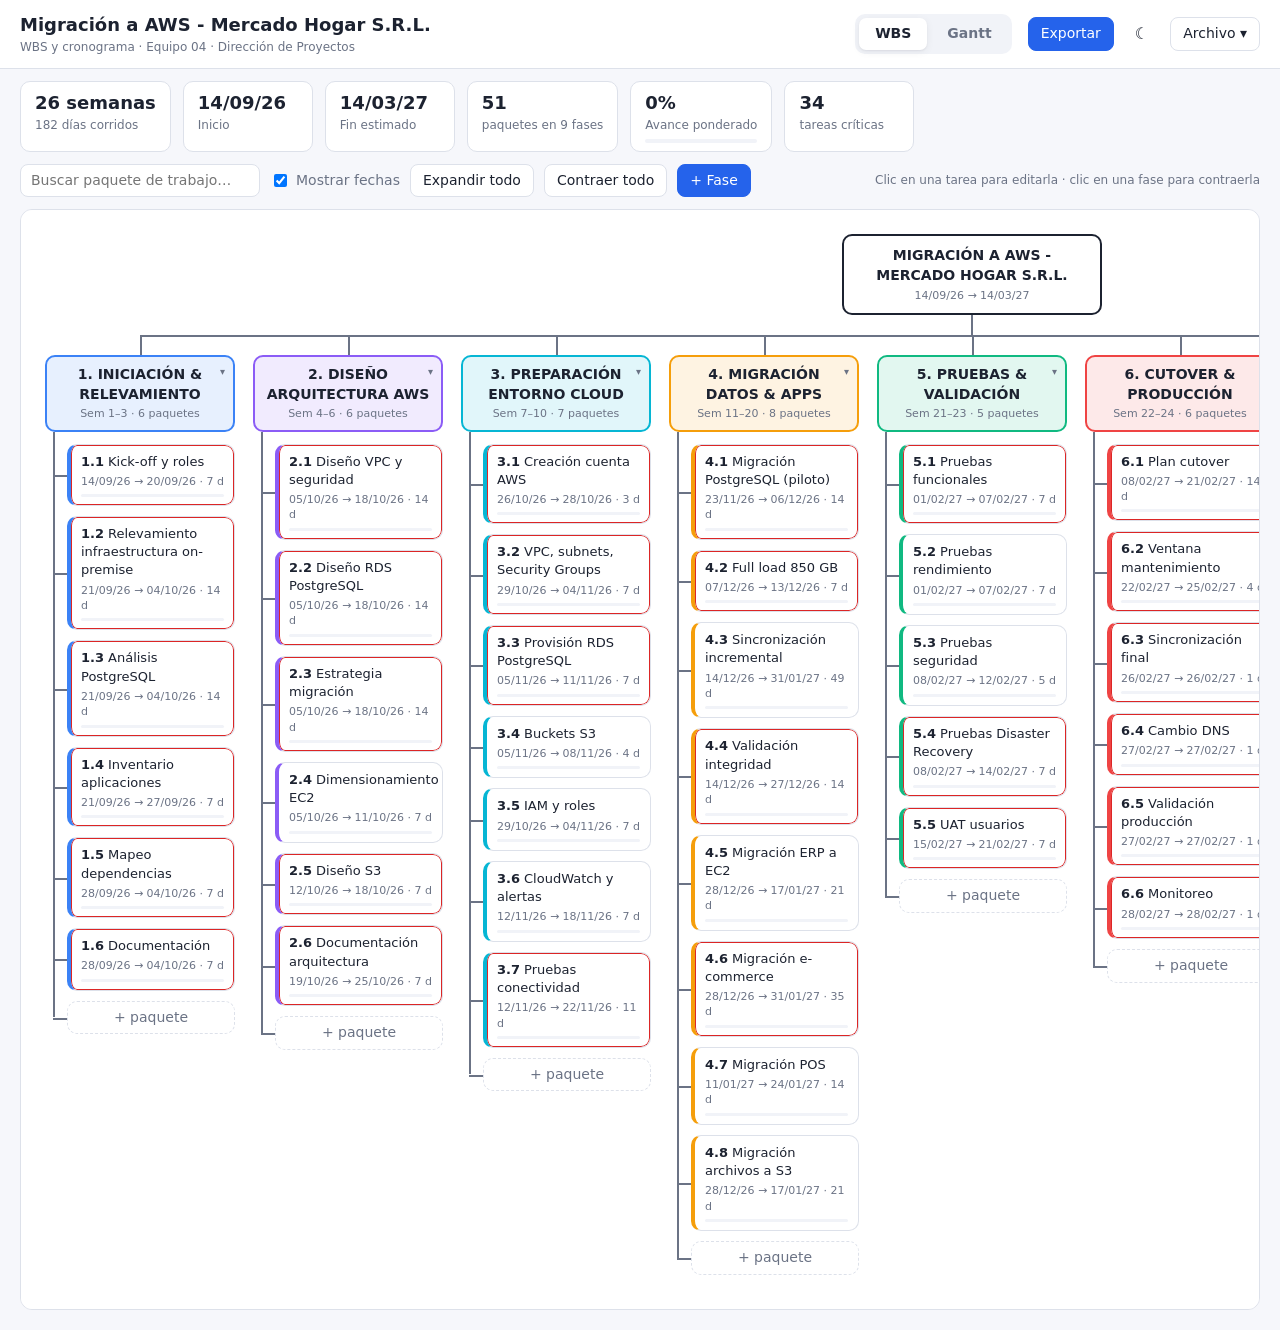
==== index.html @ 870b94e6 "Panel de exportación personalizada para PDF y MS Project Co-Authored-By: Claude Opus 5.5 (1M context" ====
<!doctype html>
<html lang="es">
<head>
  <meta charset="utf-8">
  <meta name="viewport" content="width=device-width, initial-scale=1">
  <title>WBS y Gantt · Migración AWS</title>
  <meta name="description" content="WBS interactiva y diagrama de Gantt del proyecto Migración a AWS - Mercado Hogar S.R.L. (Equipo 04, Dirección de Proyectos).">
  <link rel="stylesheet" href="css/styles.css">
</head>
<body>
  <header class="topbar">
    <div class="brand">
      <h1 id="project-name" title="Doble clic para editar">Migración a AWS - Mercado Hogar S.R.L.</h1>
      <p class="subtitle">WBS y cronograma · Equipo 04 · Dirección de Proyectos</p>
    </div>
    <nav class="tabs" role="tablist">
      <button class="tab active" data-view="wbs" role="tab">WBS</button>
      <button class="tab" data-view="gantt" role="tab">Gantt</button>
    </nav>
    <div class="top-actions">
      <button class="btn primary" id="export-btn">Exportar</button>
      <button class="btn ghost" id="theme-toggle" title="Cambiar tema claro/oscuro" aria-label="Cambiar tema">☾</button>
      <div class="menu">
        <button class="btn" id="menu-btn">Archivo ▾</button>
        <div class="menu-list" id="menu-list" hidden>
          <span class="menu-label">Exportar</span>
          <button data-action="export-pdf">PDF con colores…</button>
          <button data-action="export-msp">MS Project (.xml)…</button>
          <hr>
          <button data-action="export-json">Exportar JSON</button>
          <button data-action="import-json">Importar JSON…</button>
          <button data-action="export-csv">Exportar CSV (Excel)</button>
          <button data-action="print">Imprimir / PDF</button>
          <hr>
          <button data-action="reset" class="danger">Restaurar datos originales</button>
        </div>
      </div>
      <input type="file" id="import-file" accept="application/json,.json" hidden>
    </div>
  </header>

  <section class="summary" id="summary"></section>

  <!-- ====================== VISTA WBS ====================== -->
  <main id="view-wbs" class="view active">
    <div class="toolbar">
      <input type="search" id="wbs-search" placeholder="Buscar paquete de trabajo…" aria-label="Buscar">
      <label class="check"><input type="checkbox" id="wbs-show-dates" checked> Mostrar fechas</label>
      <button class="btn" id="wbs-expand">Expandir todo</button>
      <button class="btn" id="wbs-collapse">Contraer todo</button>
      <button class="btn primary" id="wbs-add-phase">+ Fase</button>
      <span class="hint">Clic en una tarea para editarla · clic en una fase para contraerla</span>
    </div>
    <div class="wbs-scroll">
      <div class="wbs" id="wbs"></div>
    </div>
  </main>

  <!-- ====================== VISTA GANTT ====================== -->
  <main id="view-gantt" class="view">
    <div class="toolbar">
      <div class="seg" id="zoom" role="group" aria-label="Escala">
        <button data-zoom="day">Días</button>
        <button data-zoom="week" class="active">Semanas</button>
        <button data-zoom="month">Meses</button>
      </div>
      <label class="check"><input type="checkbox" id="g-critical" checked> Ruta crítica</label>
      <label class="check"><input type="checkbox" id="g-deps" checked> Dependencias</label>
      <label class="check"><input type="checkbox" id="g-milestones" checked> Hitos</label>
      <label class="check" title="Al mover o alargar una tarea, empuja las tareas que dependen de ella"><input type="checkbox" id="g-cascade" checked> Mover sucesoras</label>
      <label class="check">Inicio <input type="date" id="start-date"></label>
      <button class="btn primary" id="g-add-task">+ Tarea</button>
      <span class="hint">Arrastrá una barra para moverla y su borde derecho para cambiar la duración</span>
    </div>
    <div class="gantt-scroll" id="gantt-scroll">
      <div class="gantt" id="gantt"></div>
    </div>
    <div class="legend">
      <span><i class="lg tbar"></i> Tarea</span>
      <span><i class="lg crit"></i> Ruta crítica</span>
      <span><i class="lg loe"></i> Nivel de esfuerzo</span>
      <span><i class="lg diamond"></i> Hito</span>
      <span><i class="lg today"></i> Hoy</span>
      <span><i class="lg warn"></i> Dependencia no respetada</span>
    </div>
  </main>

  <!-- ====================== MODAL EDICIÓN ====================== -->
  <dialog id="task-dialog">
    <form method="dialog" id="task-form">
      <h2 id="dlg-title">Editar tarea</h2>
      <div class="grid2">
        <label>Código <input name="code" required pattern="[0-9]+(\.[0-9]+)+"></label>
        <label>Fase <select name="phase"></select></label>
      </div>
      <label>Nombre <input name="name" required></label>
      <div class="grid3">
        <label>Inicio <input type="date" name="startDate" required></label>
        <label>Duración (días) <input type="number" name="duration" min="1" required></label>
        <label>Fin <input type="date" name="endDate" readonly tabindex="-1"></label>
      </div>
      <div class="grid2">
        <label>Avance (%) <input type="number" name="progress" min="0" max="100" step="5"></label>
        <label>Responsable <input name="owner" placeholder="Ej.: PM, DBA, Arquitecto"></label>
      </div>
      <label>Predecesoras (FC) <input name="deps" placeholder="Ej.: 3.3, 3.4"></label>
      <label class="check"><input type="checkbox" name="loe"> Nivel de esfuerzo (no entra en ruta crítica)</label>
      <label>Notas <textarea name="notes" rows="2"></textarea></label>
      <p class="form-error" id="form-error"></p>
      <div class="dlg-actions">
        <button type="button" class="btn danger" id="dlg-delete">Eliminar</button>
        <span class="spacer"></span>
        <button type="button" class="btn" id="dlg-cancel">Cancelar</button>
        <button type="submit" class="btn primary">Guardar</button>
      </div>
    </form>
  </dialog>

  <!-- ====================== PANEL DE EXPORTACIÓN ====================== -->
  <dialog id="export-dialog" class="export">
    <div class="exp-head">
      <h2>Exportar</h2>
      <div class="seg" id="exp-format" role="group" aria-label="Formato">
        <button type="button" data-format="pdf">PDF</button>
        <button type="button" data-format="msp">MS Project</button>
      </div>
      <div class="exp-presets" id="exp-presets">
        <span>Partir de:</span>
        <button type="button" class="btn" data-preset="simple">WBS y Gantt</button>
        <button type="button" class="btn" data-preset="full">Detallado</button>
        <button type="button" class="btn" data-preset="none">Vaciar</button>
      </div>
    </div>
    <div class="exp-body">
      <section>
        <h3>Qué incluir</h3>
        <div id="exp-what"></div>
      </section>
      <section>
        <div class="exp-tree-head">
          <h3>Fases y paquetes</h3>
          <button type="button" class="link" id="exp-all">Todos</button>
          <button type="button" class="link" id="exp-none">Ninguno</button>
          <button type="button" class="link" id="exp-expand">Abrir/cerrar</button>
        </div>
        <p class="exp-note">Destildá lo que no quieras en el archivo. Las fases sin paquetes elegidos no aparecen.</p>
        <ul class="exp-tree" id="exp-tree"></ul>
      </section>
    </div>
    <div class="exp-foot">
      <div class="exp-file">
        <label id="exp-pagesize-wrap">Hoja
          <select id="exp-pagesize"><option value="a3">A3 apaisada</option><option value="a4">A4 apaisada</option></select>
        </label>
        <label>Nombre del archivo <span class="fname"><input id="exp-filename"><span id="exp-ext">.pdf</span></span></label>
      </div>
      <p class="exp-summary" id="exp-summary"></p>
      <div class="dlg-actions">
        <span class="spacer"></span>
        <button type="button" class="btn" id="exp-cancel">Cancelar</button>
        <button type="button" class="btn primary" id="exp-go">Exportar</button>
      </div>
    </div>
  </dialog>

  <dialog id="ask-dialog" class="ask">
    <form method="dialog">
      <p id="ask-msg"></p>
      <input id="ask-input" aria-label="Texto">
      <div class="dlg-actions">
        <span class="spacer"></span>
        <button type="button" class="btn" id="ask-cancel">Cancelar</button>
        <button value="ok" class="btn primary" id="ask-ok">Aceptar</button>
      </div>
    </form>
  </dialog>

  <div class="tooltip" id="tooltip" hidden></div>
  <div class="toast" id="toast" hidden></div>

  <script src="js/data.js"></script>
  <script src="js/vendor/jspdf.umd.min.js"></script>
  <script src="js/export.js"></script>
  <script src="js/app.js"></script>
</body>
</html>
---- css/styles.css ----
/* ============ Tokens de color (claro / oscuro) ============ */
:root {
  --bg: #f6f7fb;
  --surface: #ffffff;
  --surface-2: #f1f3f8;
  --border: #dde1ea;
  --text: #1c2230;
  --muted: #6b7385;
  --accent: #2563eb;
  --accent-soft: #dbe6fe;
  --danger: #dc2626;
  --crit: #dc2626;
  --today: #f97316;
  --grid: #eceff5;
  --weekend: #f7f8fb;
  --shadow: 0 1px 2px rgba(16, 24, 40, .06), 0 2px 8px rgba(16, 24, 40, .06);
  --row-h: 34px;
  --left-w: 460px;
  color-scheme: light;
}
@media (prefers-color-scheme: dark) {
  :root:not([data-theme="light"]) {
    --bg: #0f1218; --surface: #171b24; --surface-2: #1e2330; --border: #2c3345;
    --text: #e6e9f0; --muted: #9aa3b5; --accent: #60a5fa; --accent-soft: #1e3a5f;
    --grid: #222838; --weekend: #1a1f2a; --shadow: 0 1px 2px rgba(0,0,0,.4);
    color-scheme: dark;
  }
}
:root[data-theme="dark"] {
  --bg: #0f1218; --surface: #171b24; --surface-2: #1e2330; --border: #2c3345;
  --text: #e6e9f0; --muted: #9aa3b5; --accent: #60a5fa; --accent-soft: #1e3a5f;
  --grid: #222838; --weekend: #1a1f2a; --shadow: 0 1px 2px rgba(0,0,0,.4);
  color-scheme: dark;
}

* { box-sizing: border-box; }
html, body { margin: 0; }
body {
  font: 14px/1.4 system-ui, -apple-system, "Segoe UI", Roboto, sans-serif;
  background: var(--bg);
  color: var(--text);
  min-height: 100vh;
  display: flex;
  flex-direction: column;
}
button, input, select, textarea { font: inherit; color: inherit; }

/* ============ Barra superior ============ */
.topbar {
  display: flex; align-items: center; gap: 16px; flex-wrap: wrap;
  padding: 12px 20px; background: var(--surface); border-bottom: 1px solid var(--border);
  position: sticky; top: env(safe-area-inset-top, 0px); z-index: 30;
}
.brand { flex: 1 1 280px; min-width: 0; }
.brand h1 { font-size: 18px; margin: 0; cursor: text; }
.brand h1[contenteditable="true"] { outline: 2px solid var(--accent); border-radius: 4px; padding: 0 4px; }
.subtitle { margin: 2px 0 0; color: var(--muted); font-size: 12px; }
.tabs { display: flex; gap: 4px; background: var(--surface-2); padding: 4px; border-radius: 10px; }
.tab { border: 0; background: transparent; padding: 6px 16px; border-radius: 7px; cursor: pointer; color: var(--muted); font-weight: 600; }
.tab.active { background: var(--surface); color: var(--text); box-shadow: var(--shadow); }
.top-actions { display: flex; gap: 8px; align-items: center; }

.btn {
  border: 1px solid var(--border); background: var(--surface); border-radius: 8px;
  padding: 6px 12px; cursor: pointer; white-space: nowrap;
}
.btn:hover { background: var(--surface-2); }
.btn.primary { background: var(--accent); border-color: var(--accent); color: #fff; }
.btn.primary:hover { filter: brightness(1.08); }
.btn.danger { color: var(--danger); border-color: color-mix(in srgb, var(--danger) 40%, var(--border)); }
.btn.ghost { border-color: transparent; font-size: 16px; }

.menu { position: relative; }
.menu-list {
  position: absolute; right: 0; top: calc(100% + 6px); background: var(--surface);
  border: 1px solid var(--border); border-radius: 10px; box-shadow: var(--shadow);
  padding: 6px; min-width: 220px; display: flex; flex-direction: column; z-index: 40;
}
.menu-list[hidden] { display: none; }
.menu-list button { border: 0; background: none; text-align: left; padding: 8px 10px; border-radius: 6px; cursor: pointer; }
.menu-list button:hover { background: var(--surface-2); }
.menu-list .danger { color: var(--danger); }
.menu-list .menu-label { font-size: 11px; text-transform: uppercase; letter-spacing: .06em; color: var(--muted); padding: 6px 10px 2px; }
.menu-list hr { border: 0; border-top: 1px solid var(--border); margin: 4px 0; }

/* ============ Resumen ============ */
.summary { display: flex; gap: 12px; padding: 12px 20px 0; flex-wrap: wrap; }
.kpi { background: var(--surface); border: 1px solid var(--border); border-radius: 10px; padding: 8px 14px; min-width: 130px; }
.kpi b { display: block; font-size: 18px; }
.kpi span { color: var(--muted); font-size: 12px; }
.kpi .kbar { height: 4px; background: var(--surface-2); border-radius: 2px; margin-top: 4px; overflow: hidden; }
.kpi .kbar i { display: block; height: 100%; background: var(--accent); }

/* ============ Vistas ============ */
.view { display: none; flex: 1; flex-direction: column; min-height: 0; padding: 12px 20px 20px; }
.view.active { display: flex; }
.toolbar { display: flex; align-items: center; gap: 10px; flex-wrap: wrap; margin-bottom: 12px; }
.toolbar input[type="search"] {
  border: 1px solid var(--border); background: var(--surface); border-radius: 8px; padding: 6px 10px; width: 240px; max-width: 100%;
}
.toolbar input[type="date"] { border: 1px solid var(--border); background: var(--surface); border-radius: 6px; padding: 3px 6px; }
.check { display: inline-flex; align-items: center; gap: 6px; color: var(--muted); cursor: pointer; }
.hint { color: var(--muted); font-size: 12px; margin-left: auto; }
.seg { display: inline-flex; border: 1px solid var(--border); border-radius: 8px; overflow: hidden; }
.seg button { border: 0; background: var(--surface); padding: 6px 12px; cursor: pointer; }
.seg button + button { border-left: 1px solid var(--border); }
.seg button.active { background: var(--accent-soft); color: var(--accent); font-weight: 600; }

/* ============ WBS (organigrama) ============ */
.wbs-scroll { overflow: auto; flex: 1; background: var(--surface); border: 1px solid var(--border); border-radius: 12px; padding: 24px; }
.wbs { display: flex; flex-direction: column; align-items: center; width: max-content; min-width: 100%; }
.wbs-root {
  border: 2px solid var(--text); border-radius: 10px; padding: 10px 18px; font-weight: 700;
  text-align: center; background: var(--surface); max-width: 260px;
}
.wbs-root small { display: block; font-weight: 400; color: var(--muted); font-size: 11px; margin-top: 2px; }
.wbs-stem { width: 2px; height: 20px; background: var(--muted); }
.wbs-phases { display: flex; gap: 18px; position: relative; padding-top: 20px; }
/* línea horizontal que une las fases */
.wbs-phases::before {
  content: ""; position: absolute; top: 0; height: 2px; background: var(--muted);
  left: 95px; right: 95px;
}
.wbs-phase { position: relative; width: 190px; flex: none; }
.wbs-phase::before { content: ""; position: absolute; top: -20px; left: 50%; width: 2px; height: 20px; background: var(--muted); }
.wbs-node {
  position: relative; background: var(--surface); border: 1.5px solid var(--border);
  border-radius: 10px; padding: 8px 10px; cursor: pointer; transition: box-shadow .15s, transform .15s;
}
.wbs-node:hover { box-shadow: var(--shadow); transform: translateY(-1px); }
.wbs-phase-node {
  border-color: var(--phase); border-width: 2px; font-weight: 700; text-align: center;
  background: color-mix(in srgb, var(--phase) 12%, var(--surface));
}
.wbs-phase-node .caret { position: absolute; right: 8px; top: 8px; font-size: 10px; color: var(--muted); }
.wbs-phase-node .meta { display: block; font-weight: 400; font-size: 11px; color: var(--muted); margin-top: 2px; }
.wbs-children { list-style: none; margin: 0; padding: 12px 0 0 22px; position: relative; }
.wbs-children::before {
  content: ""; position: absolute; left: 8px; top: 0; bottom: var(--last-mid, 20px); width: 2px; background: var(--muted);
}
.wbs-children li { position: relative; margin-bottom: 10px; }
.wbs-children li::before { content: ""; position: absolute; left: -14px; top: 50%; width: 14px; height: 2px; background: var(--muted); }
.wbs-task { border-left: 4px solid var(--phase); font-size: 13px; }
.wbs-task .code { font-weight: 700; margin-right: 4px; }
.wbs-task .dates { display: block; color: var(--muted); font-size: 11px; margin-top: 3px; }
.wbs-task .prog { height: 3px; background: var(--surface-2); margin-top: 5px; border-radius: 2px; overflow: hidden; }
.wbs-task .prog i { display: block; height: 100%; background: var(--phase); }
.wbs-task.crit { box-shadow: inset 0 0 0 1px var(--crit); }
.wbs-task.dim, .wbs-phase.dim .wbs-phase-node { opacity: .3; }
.wbs-task.hit { outline: 2px solid var(--accent); }
.wbs-add {
  width: 100%; border: 1.5px dashed var(--border); background: transparent; color: var(--muted);
  border-radius: 10px; padding: 6px; cursor: pointer;
}
.wbs-add:hover { color: var(--accent); border-color: var(--accent); }
.wbs-phase.collapsed .wbs-children { display: none; }
.hide-dates .wbs-task .dates { display: none; }

/* ============ Gantt ============ */
.gantt-scroll {
  flex: 1; overflow: auto; background: var(--surface); border: 1px solid var(--border);
  border-radius: 12px; position: relative; min-height: 300px;
}
.gantt { position: relative; width: max-content; min-width: 100%; }
.g-row { display: flex; height: var(--row-h); border-bottom: 1px solid var(--grid); }
.g-row:hover .g-left { background: var(--surface-2); }
.g-left {
  position: sticky; left: 0; z-index: 5; width: var(--left-w); flex: none; display: grid;
  grid-template-columns: 52px 1fr 70px 70px 42px 42px; align-items: center;
  background: var(--surface); border-right: 1px solid var(--border); font-size: 12px;
}
.g-left > * { padding: 0 6px; white-space: nowrap; overflow: hidden; text-overflow: ellipsis; }
.g-left .num { text-align: right; font-variant-numeric: tabular-nums; color: var(--muted); }
.g-row.task .g-left { cursor: pointer; }
.g-row.task .g-left .name { padding-left: 16px; }
.g-row.phase { background: var(--surface-2); }
.g-row.phase .g-left { font-weight: 700; background: var(--surface-2); cursor: pointer; }
.g-row.phase .g-left .name::before { content: "▾ "; color: var(--muted); }
.g-row.phase.collapsed .g-left .name::before { content: "▸ "; }
.g-row.ms .g-left { font-style: italic; color: var(--muted); }
.g-track { position: relative; flex: none; }

.g-head { position: sticky; top: 0; z-index: 10; background: var(--surface); border-bottom: 1px solid var(--border); }
.g-head .g-row { height: 24px; border-bottom: 1px solid var(--grid); }
.g-head .g-left { font-weight: 600; color: var(--muted); }
.g-head .g-row:first-child .g-left { border-bottom: 0; }
.scale-cell {
  position: absolute; top: 0; bottom: 0; border-left: 1px solid var(--grid);
  font-size: 11px; color: var(--muted); padding: 4px 4px 0; overflow: hidden; white-space: nowrap;
}
.scale-cell.major { color: var(--text); font-weight: 600; }

.g-grid { position: absolute; top: 0; bottom: 0; pointer-events: none; z-index: 0; }
.g-grid .col { position: absolute; top: 0; bottom: 0; border-left: 1px solid var(--grid); }
.g-grid .wkend { position: absolute; top: 0; bottom: 0; background: color-mix(in srgb, var(--muted) 8%, transparent); }
.g-grid .today { position: absolute; top: 0; bottom: 0; border-left: 2px solid var(--today); }
.g-grid .ms-line { position: absolute; top: 0; bottom: 0; border-left: 1.5px dashed color-mix(in srgb, var(--text) 35%, transparent); }

.bar {
  position: absolute; top: 7px; height: calc(var(--row-h) - 14px); border-radius: 5px;
  background: color-mix(in srgb, var(--phase) 35%, var(--surface)); border: 1px solid var(--phase);
  cursor: grab; z-index: 2; overflow: hidden; touch-action: none;
}
.bar .fill { position: absolute; inset: 0 auto 0 0; background: var(--phase); opacity: .85; }
.bar .lbl { position: relative; font-size: 11px; padding: 0 6px; line-height: calc(var(--row-h) - 16px); white-space: nowrap; color: var(--text); pointer-events: none; }
.bar .handle { position: absolute; right: 0; top: 0; bottom: 0; width: 8px; cursor: ew-resize; }
.bar.crit { border: 2px solid var(--crit); }
.bar.loe { background: repeating-linear-gradient(45deg, color-mix(in srgb, var(--phase) 25%, var(--surface)) 0 6px, var(--surface) 6px 12px); }
.bar.dragging { cursor: grabbing; opacity: .8; box-shadow: var(--shadow); }
.bar.warn { outline: 2px dashed var(--danger); outline-offset: 1px; }
.bar-out { position: absolute; font-size: 11px; color: var(--muted); white-space: nowrap; pointer-events: none; z-index: 2; line-height: var(--row-h); }
.summary-bar {
  position: absolute; top: 11px; height: 10px; background: var(--phase); border-radius: 2px; z-index: 2;
}
.summary-bar::before, .summary-bar::after {
  content: ""; position: absolute; bottom: -6px; border: 5px solid transparent; border-top-color: var(--phase);
}
.summary-bar::before { left: 0; border-left-color: var(--phase); }
.summary-bar::after { right: 0; border-right-color: var(--phase); }
.diamond {
  position: absolute; top: 9px; width: 14px; height: 14px; background: var(--text);
  transform: translateX(-7px) rotate(45deg); z-index: 3; cursor: default;
}
.diamond-lbl { position: absolute; font-size: 11px; line-height: var(--row-h); padding-left: 12px; white-space: nowrap; color: var(--muted); }

svg.deps { position: absolute; top: 0; pointer-events: none; z-index: 1; overflow: visible; }
svg.deps path { fill: none; stroke: var(--muted); stroke-width: 1.2; opacity: .7; }
svg.deps path.crit { stroke: var(--crit); opacity: .9; }
svg.deps path.bad { stroke: var(--danger); stroke-dasharray: 4 3; opacity: 1; }

.legend { display: flex; gap: 16px; flex-wrap: wrap; padding-top: 10px; color: var(--muted); font-size: 12px; }
.lg { display: inline-block; width: 18px; height: 10px; vertical-align: middle; border-radius: 3px; margin-right: 4px; }
.lg.tbar { background: #93c5fd; border: 1px solid #3b82f6; }
.lg.crit { border: 2px solid var(--crit); }
.lg.loe { background: repeating-linear-gradient(45deg, #cbd5e1 0 3px, transparent 3px 6px); border: 1px solid #64748b; }
.lg.diamond { width: 10px; height: 10px; background: var(--text); transform: rotate(45deg); }
.lg.today { width: 2px; height: 14px; background: var(--today); border-radius: 0; }
.lg.warn { border: 2px dashed var(--danger); }

/* ============ Diálogo ============ */
dialog {
  border: 1px solid var(--border); border-radius: 14px; padding: 0; width: min(560px, calc(100vw - 32px));
  background: var(--surface); color: var(--text); box-shadow: 0 20px 60px rgba(0,0,0,.25);
}
dialog::backdrop { background: rgba(15, 18, 24, .45); }
dialog form { padding: 20px; display: flex; flex-direction: column; gap: 10px; }
dialog h2 { margin: 0 0 4px; font-size: 17px; }
dialog label { display: flex; flex-direction: column; gap: 4px; font-size: 12px; color: var(--muted); }
dialog label.check { flex-direction: row; }
dialog input:not([type="checkbox"]), dialog select, dialog textarea {
  width: 100%; min-width: 0; border: 1px solid var(--border); border-radius: 8px; padding: 7px 9px; background: var(--surface); color: var(--text); font-size: 14px;
}
dialog input[readonly] { background: var(--surface-2); }
.grid2 { display: grid; grid-template-columns: 1fr 1fr; gap: 10px; }
.grid3 { display: grid; grid-template-columns: 1fr 1fr 1fr; gap: 10px; }
.dlg-actions { display: flex; gap: 8px; margin-top: 6px; }
.spacer { flex: 1; }
dialog.ask { width: min(420px, calc(100vw - 32px)); }
dialog.ask p { margin: 0; font-size: 15px; }
dialog.ask input { width: 100%; border: 1px solid var(--border); border-radius: 8px; padding: 7px 9px; background: var(--surface); }
.form-error { color: var(--danger); margin: 0; min-height: 1em; font-size: 12px; }

.tooltip {
  position: fixed; z-index: 60; pointer-events: none; background: var(--text); color: var(--bg);
  padding: 8px 10px; border-radius: 8px; font-size: 12px; max-width: 280px; box-shadow: var(--shadow);
}
.tooltip b { display: block; margin-bottom: 2px; }
.toast {
  position: fixed; bottom: 20px; left: 50%; transform: translateX(-50%); background: var(--text); color: var(--bg);
  padding: 10px 16px; border-radius: 10px; z-index: 70; box-shadow: var(--shadow);
}

/* ============ Responsive ============ */
@media (max-width: 760px) {
  :root { --left-w: 210px; }
  .g-left { grid-template-columns: 42px 1fr; }
  .g-left > :nth-child(n+3) { display: none; }
  .topbar, .view, .summary { padding-left: 16px; padding-right: 16px; }
  .hint { display: none; }
  .grid3 { grid-template-columns: 1fr 1fr; }
}

/* ============ Impresión ============ */
@media print {
  .topbar .tabs, .top-actions, .toolbar, .legend { display: none !important; }
  .topbar { position: static; }
  .view { display: none !important; }
  body.print-wbs #view-wbs, body.print-gantt #view-gantt { display: flex !important; }
  .wbs-scroll, .gantt-scroll { overflow: visible; border: 0; }
  .g-left, .g-head { position: static; }
}

/* ============ Panel de exportación ============ */
dialog.export { width: min(980px, calc(100vw - 32px)); max-height: calc(100vh - 48px); display: none; }
dialog.export[open] { display: flex; flex-direction: column; }
.exp-head { display: flex; align-items: center; gap: 14px; flex-wrap: wrap; padding: 18px 20px 12px; border-bottom: 1px solid var(--border); }
.exp-head h2 { margin: 0; font-size: 17px; }
.exp-presets { display: flex; align-items: center; gap: 6px; margin-left: auto; flex-wrap: wrap; }
.exp-presets span { color: var(--muted); font-size: 12px; }
.exp-presets .btn { padding: 4px 10px; font-size: 13px; }
.exp-body { display: grid; grid-template-columns: 1.1fr 1fr; gap: 20px; padding: 14px 20px; overflow: auto; min-height: 0; }
.exp-body > section { min-width: 0; }
.exp-body h3 { margin: 0 0 8px; font-size: 12px; text-transform: uppercase; letter-spacing: .06em; color: var(--muted); }
.exp-sec { border: 1px solid var(--border); border-radius: 10px; padding: 8px 12px 10px; margin: 0 0 10px; }
.exp-sec legend { display: flex; align-items: baseline; gap: 8px; padding: 0 4px; flex-wrap: wrap; }
.exp-sec legend small { color: var(--muted); font-size: 11px; }
.exp-sec .subs { display: grid; grid-template-columns: repeat(auto-fill, minmax(190px, 1fr)); gap: 2px 12px; }
.exp-sec.collapsed { background: var(--surface-2); }
.exp-sec.collapsed .subs { opacity: .55; }
.chk { display: inline-flex; align-items: center; gap: 7px; cursor: pointer; font-size: 13px; color: var(--text); padding: 3px 0; }
.chk.main { font-weight: 700; font-size: 14px; }
.chk.off { color: var(--muted); cursor: default; }
.chk input { accent-color: var(--accent); width: 15px; height: 15px; margin: 0; }
.exp-note { color: var(--muted); font-size: 12px; margin: 4px 0 8px; }
.exp-tree-head { display: flex; align-items: baseline; gap: 10px; flex-wrap: wrap; }
.exp-tree-head h3 { margin-right: auto; }
.link { border: 0; background: none; color: var(--accent); cursor: pointer; padding: 0; font-size: 12px; }
.link:hover { text-decoration: underline; }
.exp-tree { list-style: none; margin: 0; padding: 0; border: 1px solid var(--border); border-radius: 10px; max-height: 52vh; overflow: auto; }
.exp-phase { border-bottom: 1px solid var(--grid); }
.exp-phase:last-child { border-bottom: 0; }
.exp-phase-row { display: flex; align-items: center; gap: 4px; padding: 4px 10px 4px 4px; }
.exp-phase-row .chk { flex: 1; min-width: 0; font-weight: 600; }
.exp-phase-row .chk span:last-child { overflow: hidden; text-overflow: ellipsis; white-space: nowrap; }
.exp-phase-row .sw { width: 10px; height: 10px; border-radius: 3px; background: var(--phase); flex: none; }
.exp-phase-row .count { color: var(--muted); font-size: 12px; font-variant-numeric: tabular-nums; }
.twisty { border: 0; background: none; color: var(--muted); cursor: pointer; width: 22px; height: 22px; border-radius: 4px; }
.twisty:hover { background: var(--surface-2); }
.exp-phase ul { list-style: none; margin: 0; padding: 0 10px 6px 50px; }
.exp-foot { border-top: 1px solid var(--border); padding: 12px 20px 16px; display: flex; flex-direction: column; gap: 8px; }
.exp-file { display: flex; gap: 14px; flex-wrap: wrap; align-items: flex-end; }
.exp-file label { display: flex; flex-direction: column; gap: 4px; font-size: 12px; color: var(--muted); }
.exp-file select, .exp-file input { border: 1px solid var(--border); border-radius: 8px; padding: 6px 8px; background: var(--surface); }
.fname { display: inline-flex; align-items: center; gap: 4px; color: var(--muted); }
.fname input { width: 240px; max-width: 60vw; }
.exp-summary { margin: 0; font-size: 13px; }
.btn:disabled { opacity: .5; cursor: not-allowed; }
@media (max-width: 760px) {
  .exp-body { grid-template-columns: 1fr; }
  .exp-presets { margin-left: 0; }
}
dialog label.chk { flex-direction: row; align-items: center; gap: 7px; font-size: 13px; color: var(--text); }
dialog label.chk.main { font-size: 14px; }
dialog label.chk.off { color: var(--muted); }
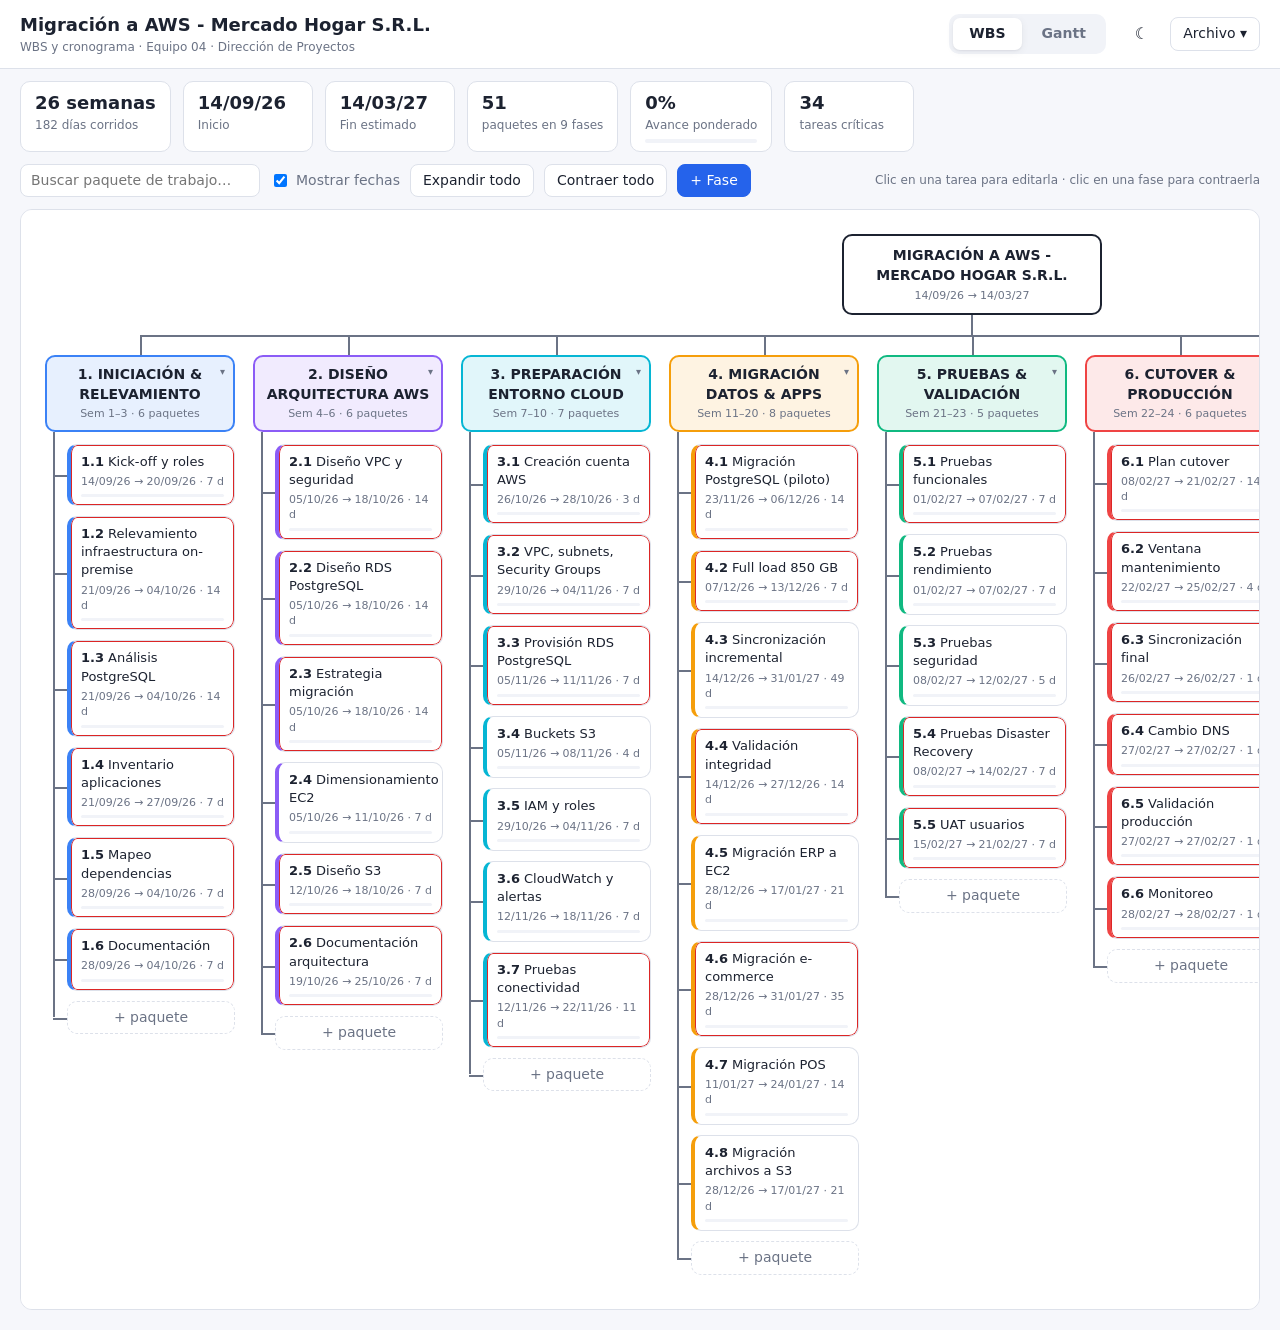
==== commit 7c750863: "Merge pull request #1 from francorep2/feature/wbs-gantt-inicial WBS interactiva y diagrama de Gantt " ====
--- a/index.html
+++ b/index.html
@@ -18,15 +18,10 @@
       <button class="tab" data-view="gantt" role="tab">Gantt</button>
     </nav>
     <div class="top-actions">
-      <button class="btn primary" id="export-btn">Exportar</button>
       <button class="btn ghost" id="theme-toggle" title="Cambiar tema claro/oscuro" aria-label="Cambiar tema">☾</button>
       <div class="menu">
         <button class="btn" id="menu-btn">Archivo ▾</button>
         <div class="menu-list" id="menu-list" hidden>
-          <span class="menu-label">Exportar</span>
-          <button data-action="export-pdf">PDF con colores…</button>
-          <button data-action="export-msp">MS Project (.xml)…</button>
-          <hr>
           <button data-action="export-json">Exportar JSON</button>
           <button data-action="import-json">Importar JSON…</button>
           <button data-action="export-csv">Exportar CSV (Excel)</button>
@@ -116,53 +111,6 @@
     </form>
   </dialog>
 
-  <!-- ====================== PANEL DE EXPORTACIÓN ====================== -->
-  <dialog id="export-dialog" class="export">
-    <div class="exp-head">
-      <h2>Exportar</h2>
-      <div class="seg" id="exp-format" role="group" aria-label="Formato">
-        <button type="button" data-format="pdf">PDF</button>
-        <button type="button" data-format="msp">MS Project</button>
-      </div>
-      <div class="exp-presets" id="exp-presets">
-        <span>Partir de:</span>
-        <button type="button" class="btn" data-preset="simple">WBS y Gantt</button>
-        <button type="button" class="btn" data-preset="full">Detallado</button>
-        <button type="button" class="btn" data-preset="none">Vaciar</button>
-      </div>
-    </div>
-    <div class="exp-body">
-      <section>
-        <h3>Qué incluir</h3>
-        <div id="exp-what"></div>
-      </section>
-      <section>
-        <div class="exp-tree-head">
-          <h3>Fases y paquetes</h3>
-          <button type="button" class="link" id="exp-all">Todos</button>
-          <button type="button" class="link" id="exp-none">Ninguno</button>
-          <button type="button" class="link" id="exp-expand">Abrir/cerrar</button>
-        </div>
-        <p class="exp-note">Destildá lo que no quieras en el archivo. Las fases sin paquetes elegidos no aparecen.</p>
-        <ul class="exp-tree" id="exp-tree"></ul>
-      </section>
-    </div>
-    <div class="exp-foot">
-      <div class="exp-file">
-        <label id="exp-pagesize-wrap">Hoja
-          <select id="exp-pagesize"><option value="a3">A3 apaisada</option><option value="a4">A4 apaisada</option></select>
-        </label>
-        <label>Nombre del archivo <span class="fname"><input id="exp-filename"><span id="exp-ext">.pdf</span></span></label>
-      </div>
-      <p class="exp-summary" id="exp-summary"></p>
-      <div class="dlg-actions">
-        <span class="spacer"></span>
-        <button type="button" class="btn" id="exp-cancel">Cancelar</button>
-        <button type="button" class="btn primary" id="exp-go">Exportar</button>
-      </div>
-    </div>
-  </dialog>
-
   <dialog id="ask-dialog" class="ask">
     <form method="dialog">
       <p id="ask-msg"></p>
@@ -179,8 +127,6 @@
   <div class="toast" id="toast" hidden></div>
 
   <script src="js/data.js"></script>
-  <script src="js/vendor/jspdf.umd.min.js"></script>
-  <script src="js/export.js"></script>
   <script src="js/app.js"></script>
 </body>
 </html>
--- a/css/styles.css
+++ b/css/styles.css
@@ -80,7 +80,6 @@
 .menu-list button { border: 0; background: none; text-align: left; padding: 8px 10px; border-radius: 6px; cursor: pointer; }
 .menu-list button:hover { background: var(--surface-2); }
 .menu-list .danger { color: var(--danger); }
-.menu-list .menu-label { font-size: 11px; text-transform: uppercase; letter-spacing: .06em; color: var(--muted); padding: 6px 10px 2px; }
 .menu-list hr { border: 0; border-top: 1px solid var(--border); margin: 4px 0; }
 
 /* ============ Resumen ============ */
@@ -289,56 +288,3 @@
   .wbs-scroll, .gantt-scroll { overflow: visible; border: 0; }
   .g-left, .g-head { position: static; }
 }
-
-/* ============ Panel de exportación ============ */
-dialog.export { width: min(980px, calc(100vw - 32px)); max-height: calc(100vh - 48px); display: none; }
-dialog.export[open] { display: flex; flex-direction: column; }
-.exp-head { display: flex; align-items: center; gap: 14px; flex-wrap: wrap; padding: 18px 20px 12px; border-bottom: 1px solid var(--border); }
-.exp-head h2 { margin: 0; font-size: 17px; }
-.exp-presets { display: flex; align-items: center; gap: 6px; margin-left: auto; flex-wrap: wrap; }
-.exp-presets span { color: var(--muted); font-size: 12px; }
-.exp-presets .btn { padding: 4px 10px; font-size: 13px; }
-.exp-body { display: grid; grid-template-columns: 1.1fr 1fr; gap: 20px; padding: 14px 20px; overflow: auto; min-height: 0; }
-.exp-body > section { min-width: 0; }
-.exp-body h3 { margin: 0 0 8px; font-size: 12px; text-transform: uppercase; letter-spacing: .06em; color: var(--muted); }
-.exp-sec { border: 1px solid var(--border); border-radius: 10px; padding: 8px 12px 10px; margin: 0 0 10px; }
-.exp-sec legend { display: flex; align-items: baseline; gap: 8px; padding: 0 4px; flex-wrap: wrap; }
-.exp-sec legend small { color: var(--muted); font-size: 11px; }
-.exp-sec .subs { display: grid; grid-template-columns: repeat(auto-fill, minmax(190px, 1fr)); gap: 2px 12px; }
-.exp-sec.collapsed { background: var(--surface-2); }
-.exp-sec.collapsed .subs { opacity: .55; }
-.chk { display: inline-flex; align-items: center; gap: 7px; cursor: pointer; font-size: 13px; color: var(--text); padding: 3px 0; }
-.chk.main { font-weight: 700; font-size: 14px; }
-.chk.off { color: var(--muted); cursor: default; }
-.chk input { accent-color: var(--accent); width: 15px; height: 15px; margin: 0; }
-.exp-note { color: var(--muted); font-size: 12px; margin: 4px 0 8px; }
-.exp-tree-head { display: flex; align-items: baseline; gap: 10px; flex-wrap: wrap; }
-.exp-tree-head h3 { margin-right: auto; }
-.link { border: 0; background: none; color: var(--accent); cursor: pointer; padding: 0; font-size: 12px; }
-.link:hover { text-decoration: underline; }
-.exp-tree { list-style: none; margin: 0; padding: 0; border: 1px solid var(--border); border-radius: 10px; max-height: 52vh; overflow: auto; }
-.exp-phase { border-bottom: 1px solid var(--grid); }
-.exp-phase:last-child { border-bottom: 0; }
-.exp-phase-row { display: flex; align-items: center; gap: 4px; padding: 4px 10px 4px 4px; }
-.exp-phase-row .chk { flex: 1; min-width: 0; font-weight: 600; }
-.exp-phase-row .chk span:last-child { overflow: hidden; text-overflow: ellipsis; white-space: nowrap; }
-.exp-phase-row .sw { width: 10px; height: 10px; border-radius: 3px; background: var(--phase); flex: none; }
-.exp-phase-row .count { color: var(--muted); font-size: 12px; font-variant-numeric: tabular-nums; }
-.twisty { border: 0; background: none; color: var(--muted); cursor: pointer; width: 22px; height: 22px; border-radius: 4px; }
-.twisty:hover { background: var(--surface-2); }
-.exp-phase ul { list-style: none; margin: 0; padding: 0 10px 6px 50px; }
-.exp-foot { border-top: 1px solid var(--border); padding: 12px 20px 16px; display: flex; flex-direction: column; gap: 8px; }
-.exp-file { display: flex; gap: 14px; flex-wrap: wrap; align-items: flex-end; }
-.exp-file label { display: flex; flex-direction: column; gap: 4px; font-size: 12px; color: var(--muted); }
-.exp-file select, .exp-file input { border: 1px solid var(--border); border-radius: 8px; padding: 6px 8px; background: var(--surface); }
-.fname { display: inline-flex; align-items: center; gap: 4px; color: var(--muted); }
-.fname input { width: 240px; max-width: 60vw; }
-.exp-summary { margin: 0; font-size: 13px; }
-.btn:disabled { opacity: .5; cursor: not-allowed; }
-@media (max-width: 760px) {
-  .exp-body { grid-template-columns: 1fr; }
-  .exp-presets { margin-left: 0; }
-}
-dialog label.chk { flex-direction: row; align-items: center; gap: 7px; font-size: 13px; color: var(--text); }
-dialog label.chk.main { font-size: 14px; }
-dialog label.chk.off { color: var(--muted); }
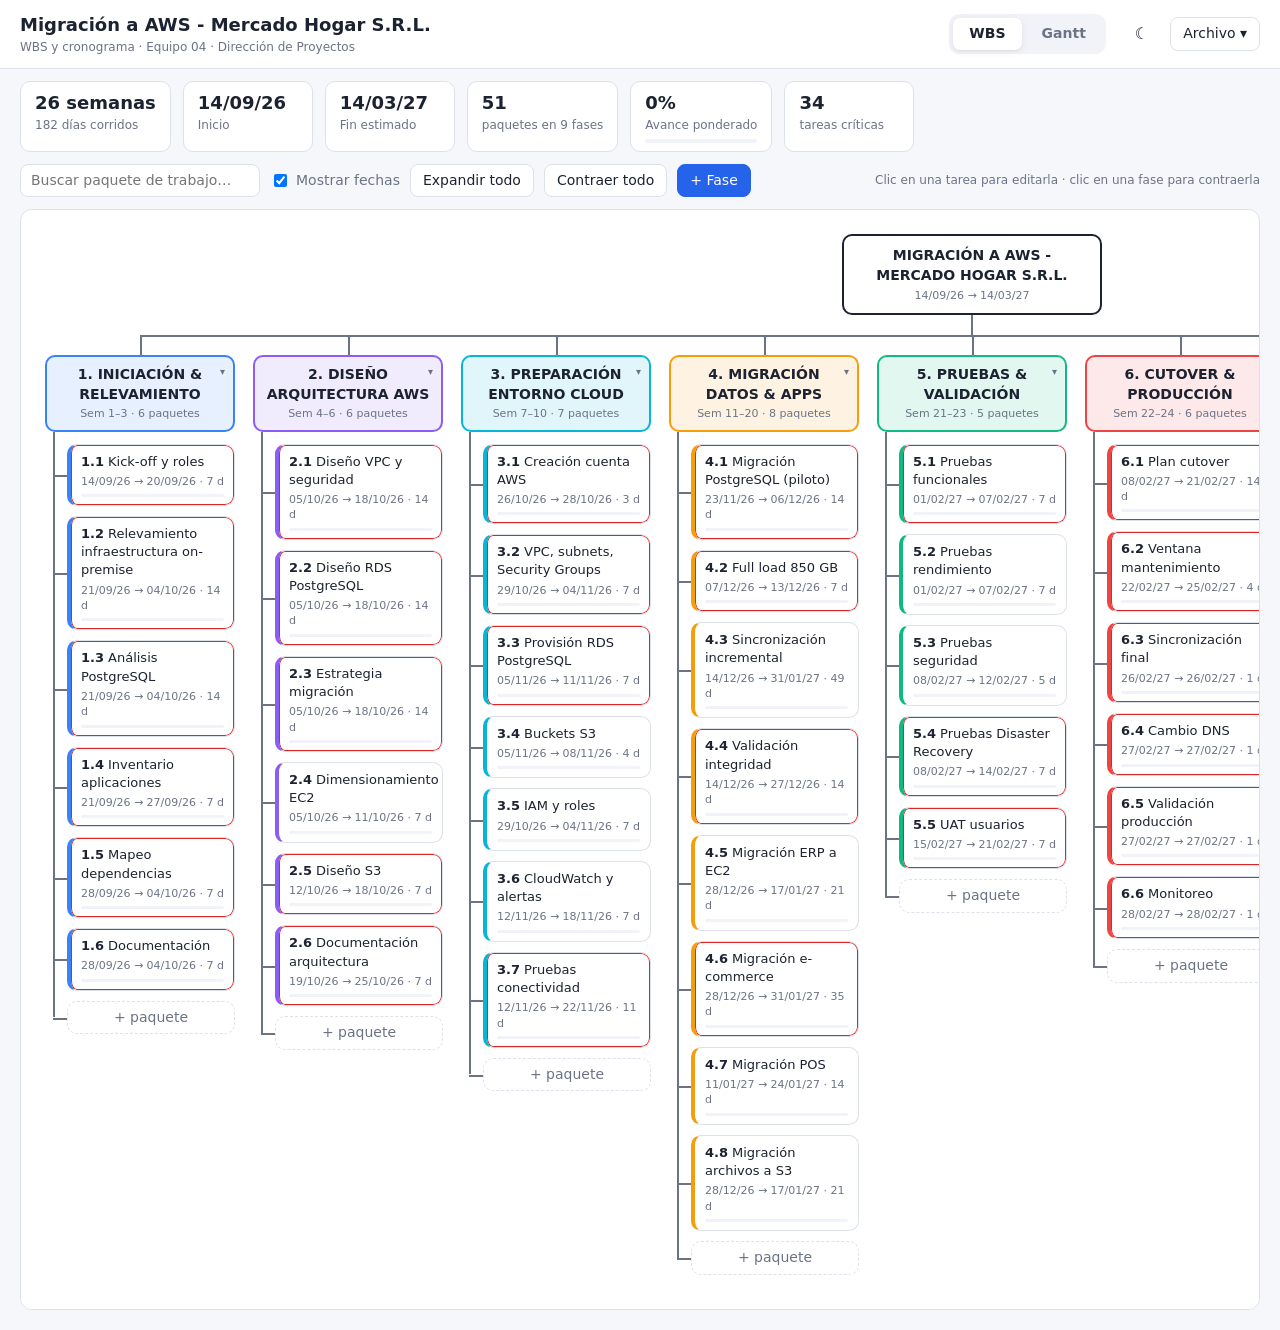
==== commit 9cfe107c: "Merge pull request #2 from francorep2/feature/exportar-pdf-msproject Exportar a PDF con colores y a " ====
--- a/index.html
+++ b/index.html
@@ -22,6 +22,13 @@
       <div class="menu">
         <button class="btn" id="menu-btn">Archivo ▾</button>
         <div class="menu-list" id="menu-list" hidden>
+          <span class="menu-label">PDF (con colores)</span>
+          <button data-action="pdf-simple">WBS y Gantt</button>
+          <button data-action="pdf-full">Informe detallado</button>
+          <span class="menu-label">MS Project (.xml)</span>
+          <button data-action="msp-simple">WBS y Gantt</button>
+          <button data-action="msp-full">Detallado (dependencias, avance, recursos)</button>
+          <hr>
           <button data-action="export-json">Exportar JSON</button>
           <button data-action="import-json">Importar JSON…</button>
           <button data-action="export-csv">Exportar CSV (Excel)</button>
@@ -127,6 +134,8 @@
   <div class="toast" id="toast" hidden></div>
 
   <script src="js/data.js"></script>
+  <script src="js/vendor/jspdf.umd.min.js"></script>
+  <script src="js/export.js"></script>
   <script src="js/app.js"></script>
 </body>
 </html>
--- a/css/styles.css
+++ b/css/styles.css
@@ -80,6 +80,7 @@
 .menu-list button { border: 0; background: none; text-align: left; padding: 8px 10px; border-radius: 6px; cursor: pointer; }
 .menu-list button:hover { background: var(--surface-2); }
 .menu-list .danger { color: var(--danger); }
+.menu-list .menu-label { font-size: 11px; text-transform: uppercase; letter-spacing: .06em; color: var(--muted); padding: 6px 10px 2px; }
 .menu-list hr { border: 0; border-top: 1px solid var(--border); margin: 4px 0; }
 
 /* ============ Resumen ============ */
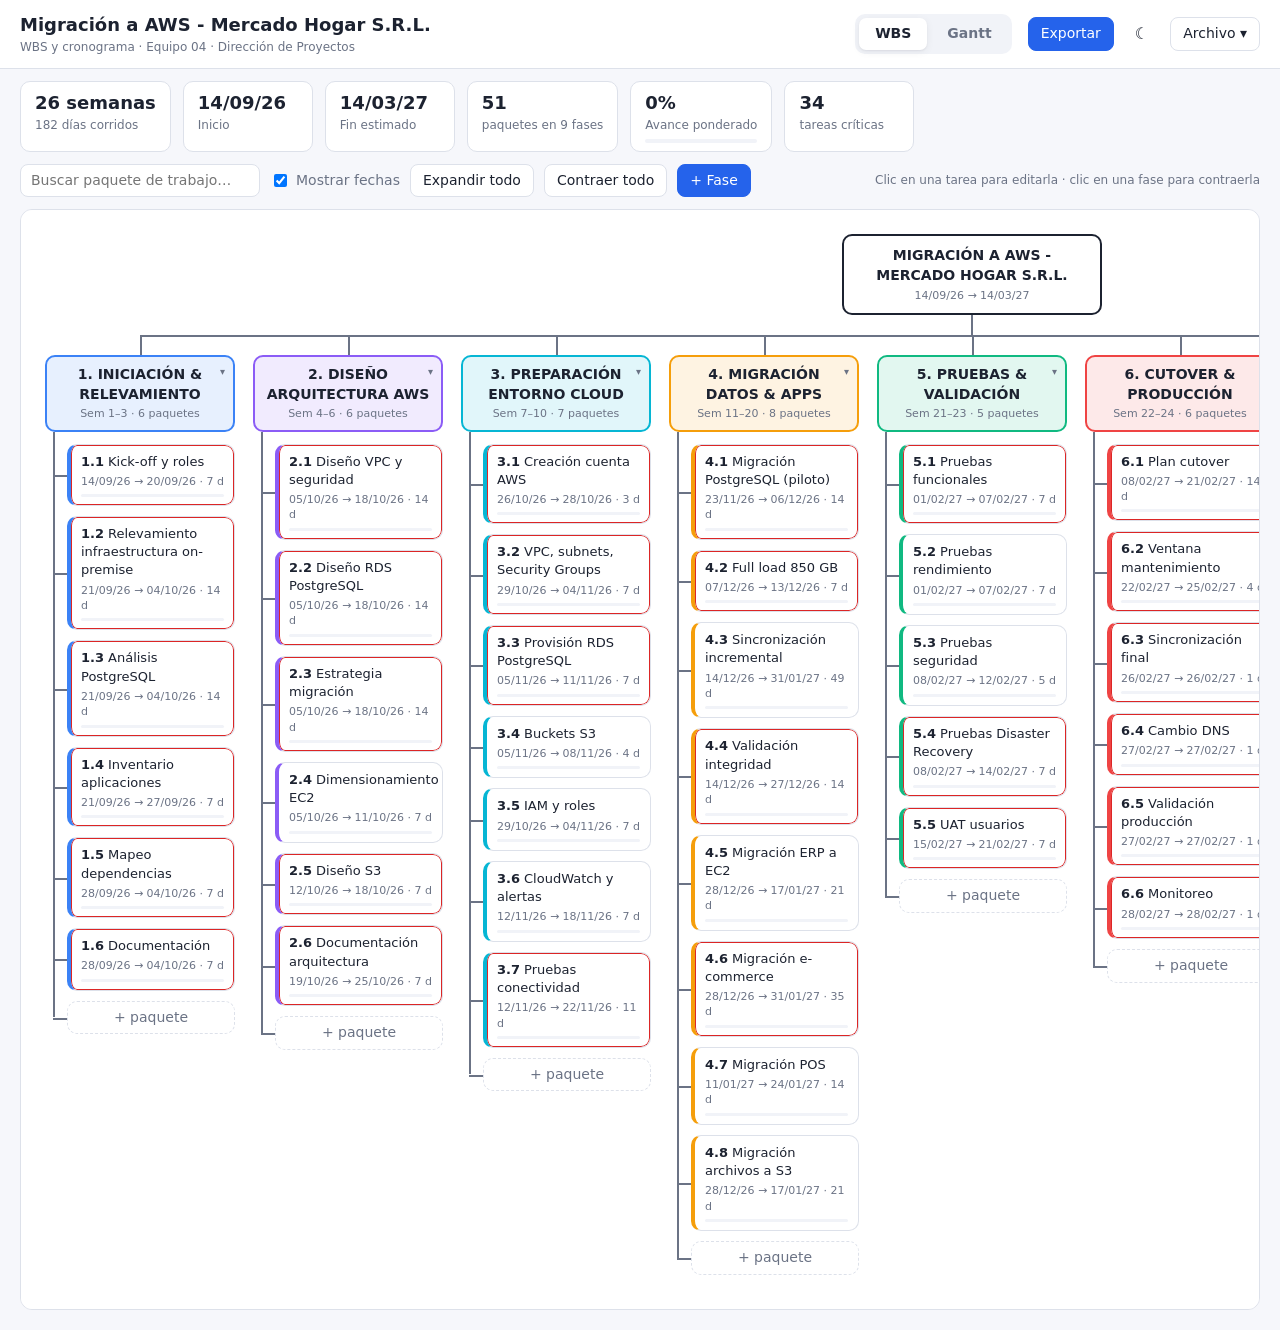
==== commit f91f6466: "Merge pull request #3 from francorep2/feature/exportacion-personalizada Panel de exportación persona" ====
--- a/index.html
+++ b/index.html
@@ -18,16 +18,14 @@
       <button class="tab" data-view="gantt" role="tab">Gantt</button>
     </nav>
     <div class="top-actions">
+      <button class="btn primary" id="export-btn">Exportar</button>
       <button class="btn ghost" id="theme-toggle" title="Cambiar tema claro/oscuro" aria-label="Cambiar tema">☾</button>
       <div class="menu">
         <button class="btn" id="menu-btn">Archivo ▾</button>
         <div class="menu-list" id="menu-list" hidden>
-          <span class="menu-label">PDF (con colores)</span>
-          <button data-action="pdf-simple">WBS y Gantt</button>
-          <button data-action="pdf-full">Informe detallado</button>
-          <span class="menu-label">MS Project (.xml)</span>
-          <button data-action="msp-simple">WBS y Gantt</button>
-          <button data-action="msp-full">Detallado (dependencias, avance, recursos)</button>
+          <span class="menu-label">Exportar</span>
+          <button data-action="export-pdf">PDF con colores…</button>
+          <button data-action="export-msp">MS Project (.xml)…</button>
           <hr>
           <button data-action="export-json">Exportar JSON</button>
           <button data-action="import-json">Importar JSON…</button>
@@ -118,6 +116,53 @@
     </form>
   </dialog>
 
+  <!-- ====================== PANEL DE EXPORTACIÓN ====================== -->
+  <dialog id="export-dialog" class="export">
+    <div class="exp-head">
+      <h2>Exportar</h2>
+      <div class="seg" id="exp-format" role="group" aria-label="Formato">
+        <button type="button" data-format="pdf">PDF</button>
+        <button type="button" data-format="msp">MS Project</button>
+      </div>
+      <div class="exp-presets" id="exp-presets">
+        <span>Partir de:</span>
+        <button type="button" class="btn" data-preset="simple">WBS y Gantt</button>
+        <button type="button" class="btn" data-preset="full">Detallado</button>
+        <button type="button" class="btn" data-preset="none">Vaciar</button>
+      </div>
+    </div>
+    <div class="exp-body">
+      <section>
+        <h3>Qué incluir</h3>
+        <div id="exp-what"></div>
+      </section>
+      <section>
+        <div class="exp-tree-head">
+          <h3>Fases y paquetes</h3>
+          <button type="button" class="link" id="exp-all">Todos</button>
+          <button type="button" class="link" id="exp-none">Ninguno</button>
+          <button type="button" class="link" id="exp-expand">Abrir/cerrar</button>
+        </div>
+        <p class="exp-note">Destildá lo que no quieras en el archivo. Las fases sin paquetes elegidos no aparecen.</p>
+        <ul class="exp-tree" id="exp-tree"></ul>
+      </section>
+    </div>
+    <div class="exp-foot">
+      <div class="exp-file">
+        <label id="exp-pagesize-wrap">Hoja
+          <select id="exp-pagesize"><option value="a3">A3 apaisada</option><option value="a4">A4 apaisada</option></select>
+        </label>
+        <label>Nombre del archivo <span class="fname"><input id="exp-filename"><span id="exp-ext">.pdf</span></span></label>
+      </div>
+      <p class="exp-summary" id="exp-summary"></p>
+      <div class="dlg-actions">
+        <span class="spacer"></span>
+        <button type="button" class="btn" id="exp-cancel">Cancelar</button>
+        <button type="button" class="btn primary" id="exp-go">Exportar</button>
+      </div>
+    </div>
+  </dialog>
+
   <dialog id="ask-dialog" class="ask">
     <form method="dialog">
       <p id="ask-msg"></p>
--- a/css/styles.css
+++ b/css/styles.css
@@ -289,3 +289,56 @@
   .wbs-scroll, .gantt-scroll { overflow: visible; border: 0; }
   .g-left, .g-head { position: static; }
 }
+
+/* ============ Panel de exportación ============ */
+dialog.export { width: min(980px, calc(100vw - 32px)); max-height: calc(100vh - 48px); display: none; }
+dialog.export[open] { display: flex; flex-direction: column; }
+.exp-head { display: flex; align-items: center; gap: 14px; flex-wrap: wrap; padding: 18px 20px 12px; border-bottom: 1px solid var(--border); }
+.exp-head h2 { margin: 0; font-size: 17px; }
+.exp-presets { display: flex; align-items: center; gap: 6px; margin-left: auto; flex-wrap: wrap; }
+.exp-presets span { color: var(--muted); font-size: 12px; }
+.exp-presets .btn { padding: 4px 10px; font-size: 13px; }
+.exp-body { display: grid; grid-template-columns: 1.1fr 1fr; gap: 20px; padding: 14px 20px; overflow: auto; min-height: 0; }
+.exp-body > section { min-width: 0; }
+.exp-body h3 { margin: 0 0 8px; font-size: 12px; text-transform: uppercase; letter-spacing: .06em; color: var(--muted); }
+.exp-sec { border: 1px solid var(--border); border-radius: 10px; padding: 8px 12px 10px; margin: 0 0 10px; }
+.exp-sec legend { display: flex; align-items: baseline; gap: 8px; padding: 0 4px; flex-wrap: wrap; }
+.exp-sec legend small { color: var(--muted); font-size: 11px; }
+.exp-sec .subs { display: grid; grid-template-columns: repeat(auto-fill, minmax(190px, 1fr)); gap: 2px 12px; }
+.exp-sec.collapsed { background: var(--surface-2); }
+.exp-sec.collapsed .subs { opacity: .55; }
+.chk { display: inline-flex; align-items: center; gap: 7px; cursor: pointer; font-size: 13px; color: var(--text); padding: 3px 0; }
+.chk.main { font-weight: 700; font-size: 14px; }
+.chk.off { color: var(--muted); cursor: default; }
+.chk input { accent-color: var(--accent); width: 15px; height: 15px; margin: 0; }
+.exp-note { color: var(--muted); font-size: 12px; margin: 4px 0 8px; }
+.exp-tree-head { display: flex; align-items: baseline; gap: 10px; flex-wrap: wrap; }
+.exp-tree-head h3 { margin-right: auto; }
+.link { border: 0; background: none; color: var(--accent); cursor: pointer; padding: 0; font-size: 12px; }
+.link:hover { text-decoration: underline; }
+.exp-tree { list-style: none; margin: 0; padding: 0; border: 1px solid var(--border); border-radius: 10px; max-height: 52vh; overflow: auto; }
+.exp-phase { border-bottom: 1px solid var(--grid); }
+.exp-phase:last-child { border-bottom: 0; }
+.exp-phase-row { display: flex; align-items: center; gap: 4px; padding: 4px 10px 4px 4px; }
+.exp-phase-row .chk { flex: 1; min-width: 0; font-weight: 600; }
+.exp-phase-row .chk span:last-child { overflow: hidden; text-overflow: ellipsis; white-space: nowrap; }
+.exp-phase-row .sw { width: 10px; height: 10px; border-radius: 3px; background: var(--phase); flex: none; }
+.exp-phase-row .count { color: var(--muted); font-size: 12px; font-variant-numeric: tabular-nums; }
+.twisty { border: 0; background: none; color: var(--muted); cursor: pointer; width: 22px; height: 22px; border-radius: 4px; }
+.twisty:hover { background: var(--surface-2); }
+.exp-phase ul { list-style: none; margin: 0; padding: 0 10px 6px 50px; }
+.exp-foot { border-top: 1px solid var(--border); padding: 12px 20px 16px; display: flex; flex-direction: column; gap: 8px; }
+.exp-file { display: flex; gap: 14px; flex-wrap: wrap; align-items: flex-end; }
+.exp-file label { display: flex; flex-direction: column; gap: 4px; font-size: 12px; color: var(--muted); }
+.exp-file select, .exp-file input { border: 1px solid var(--border); border-radius: 8px; padding: 6px 8px; background: var(--surface); }
+.fname { display: inline-flex; align-items: center; gap: 4px; color: var(--muted); }
+.fname input { width: 240px; max-width: 60vw; }
+.exp-summary { margin: 0; font-size: 13px; }
+.btn:disabled { opacity: .5; cursor: not-allowed; }
+@media (max-width: 760px) {
+  .exp-body { grid-template-columns: 1fr; }
+  .exp-presets { margin-left: 0; }
+}
+dialog label.chk { flex-direction: row; align-items: center; gap: 7px; font-size: 13px; color: var(--text); }
+dialog label.chk.main { font-size: 14px; }
+dialog label.chk.off { color: var(--muted); }
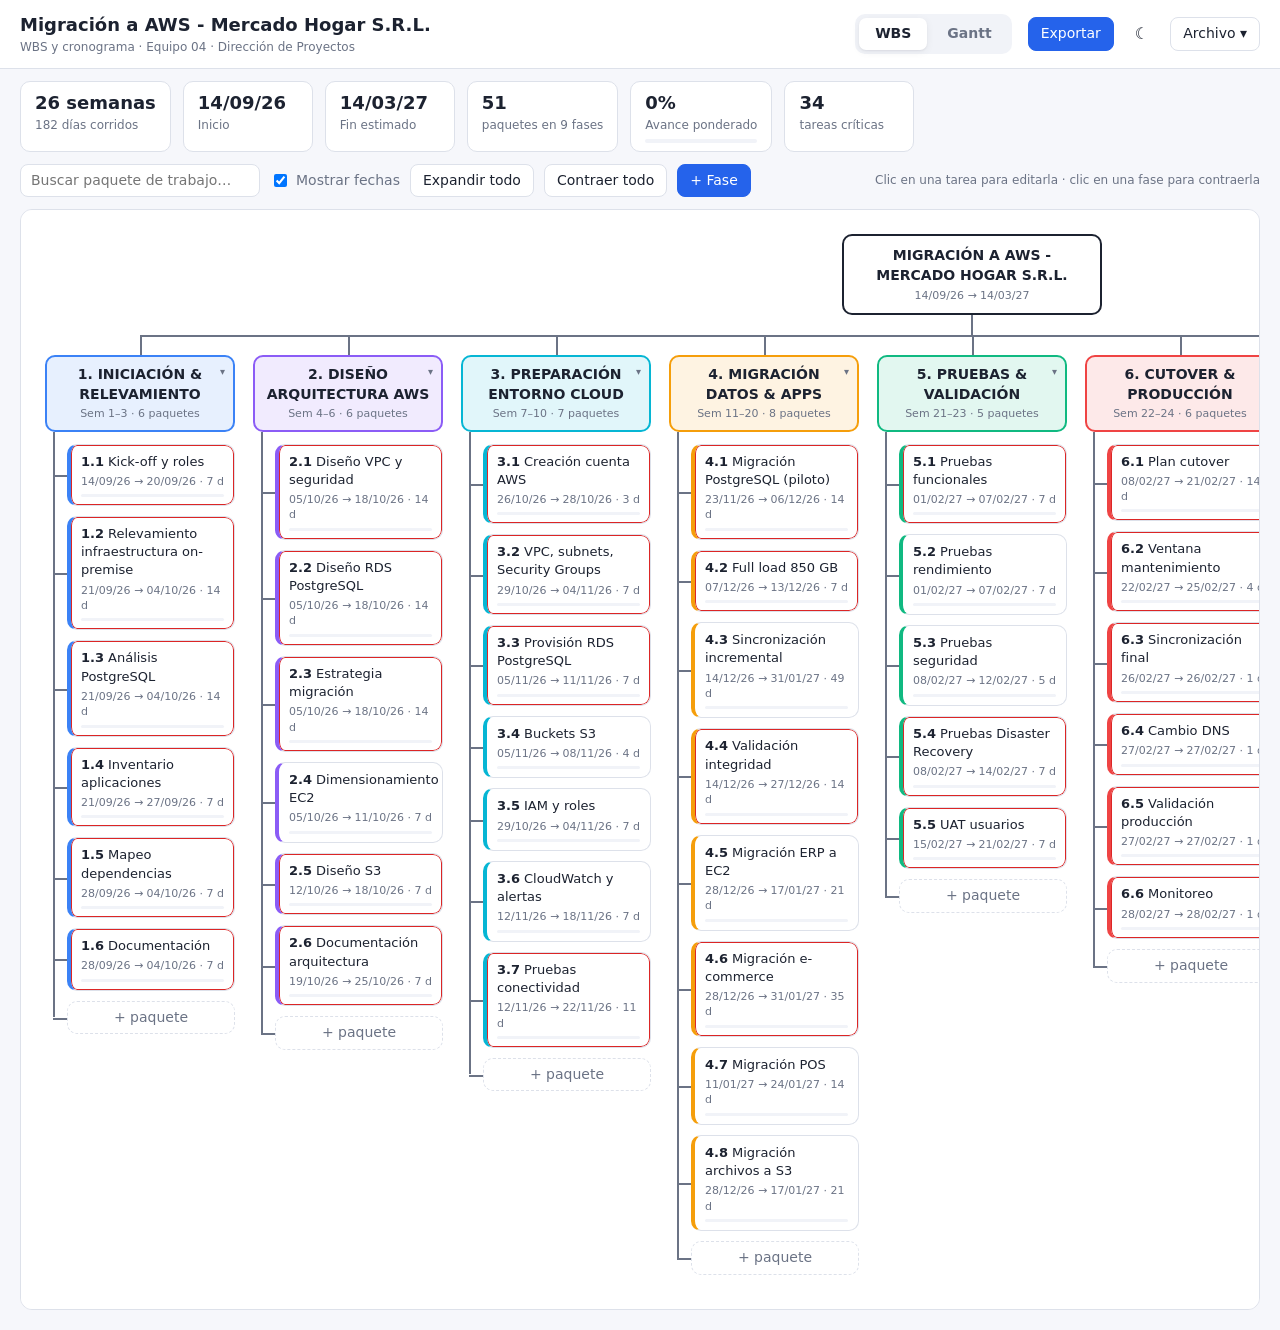
==== commit 45e9787b: "Merge pull request #4 from francorep2/feature/exportar-drawio Exportar a draw.io (.drawio)" ====
--- a/index.html
+++ b/index.html
@@ -26,6 +26,7 @@
           <span class="menu-label">Exportar</span>
           <button data-action="export-pdf">PDF con colores…</button>
           <button data-action="export-msp">MS Project (.xml)…</button>
+          <button data-action="export-dio">draw.io (.drawio)…</button>
           <hr>
           <button data-action="export-json">Exportar JSON</button>
           <button data-action="import-json">Importar JSON…</button>
@@ -123,6 +124,7 @@
       <div class="seg" id="exp-format" role="group" aria-label="Formato">
         <button type="button" data-format="pdf">PDF</button>
         <button type="button" data-format="msp">MS Project</button>
+        <button type="button" data-format="dio">draw.io</button>
       </div>
       <div class="exp-presets" id="exp-presets">
         <span>Partir de:</span>
--- a/css/styles.css
+++ b/css/styles.css
@@ -330,6 +330,7 @@
 .exp-foot { border-top: 1px solid var(--border); padding: 12px 20px 16px; display: flex; flex-direction: column; gap: 8px; }
 .exp-file { display: flex; gap: 14px; flex-wrap: wrap; align-items: flex-end; }
 .exp-file label { display: flex; flex-direction: column; gap: 4px; font-size: 12px; color: var(--muted); }
+.exp-file label[hidden] { display: none; }
 .exp-file select, .exp-file input { border: 1px solid var(--border); border-radius: 8px; padding: 6px 8px; background: var(--surface); }
 .fname { display: inline-flex; align-items: center; gap: 4px; color: var(--muted); }
 .fname input { width: 240px; max-width: 60vw; }
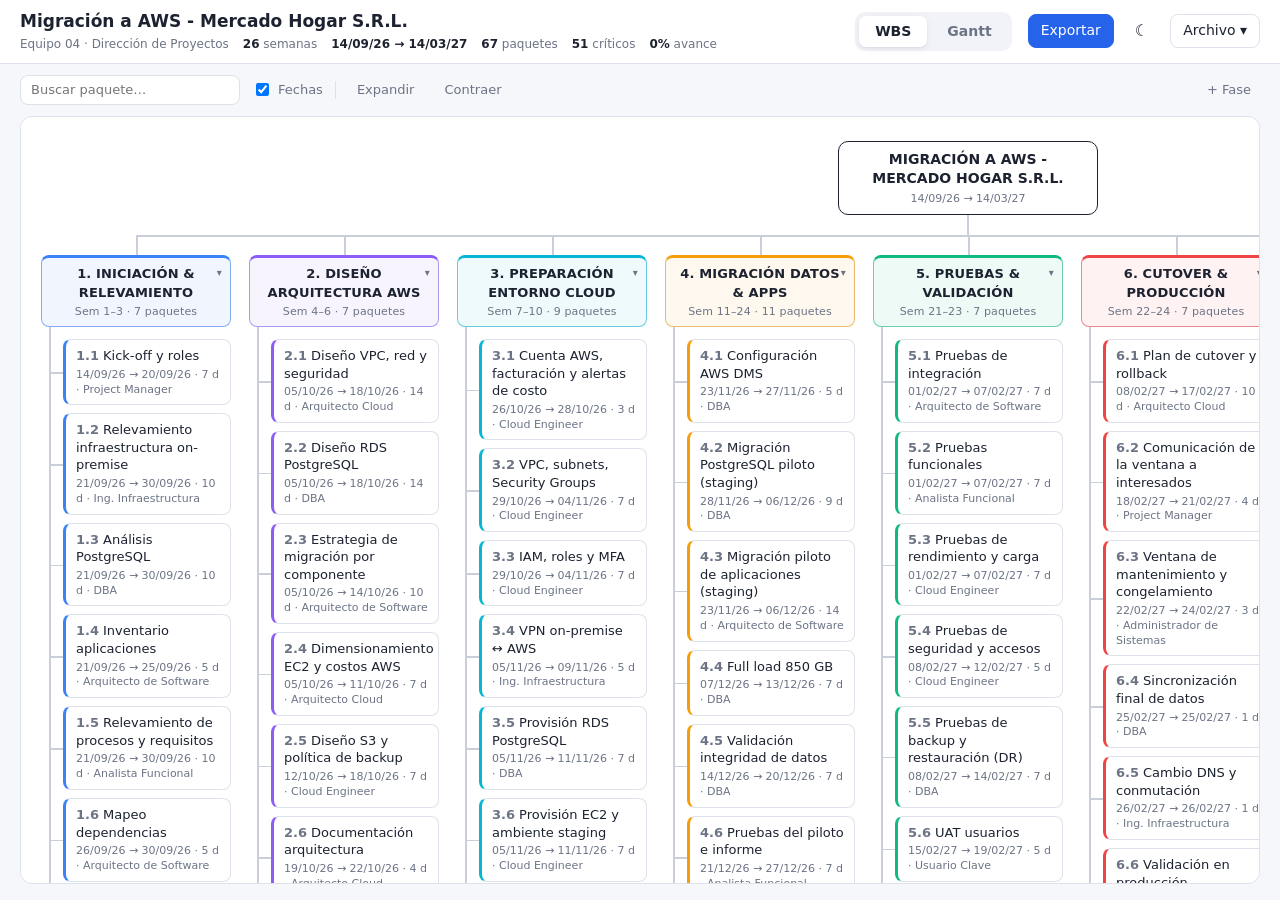
==== commit ad19fb77: "Interfaz más limpia y red del Gantt cerrada - Resumen en una línea bajo el título, sin tarjetas. - R" ====
--- a/index.html
+++ b/index.html
@@ -11,7 +11,7 @@
   <header class="topbar">
     <div class="brand">
       <h1 id="project-name" title="Doble clic para editar">Migración a AWS - Mercado Hogar S.R.L.</h1>
-      <p class="subtitle">WBS y cronograma · Equipo 04 · Dirección de Proyectos</p>
+      <p class="subtitle"><span>Equipo 04 · Dirección de Proyectos</span><span id="summary" class="stats"></span></p>
     </div>
     <nav class="tabs" role="tablist">
       <button class="tab active" data-view="wbs" role="tab">WBS</button>
@@ -23,11 +23,6 @@
       <div class="menu">
         <button class="btn" id="menu-btn">Archivo ▾</button>
         <div class="menu-list" id="menu-list" hidden>
-          <span class="menu-label">Exportar</span>
-          <button data-action="export-pdf">PDF con colores…</button>
-          <button data-action="export-msp">MS Project (.xml)…</button>
-          <button data-action="export-dio">draw.io (.drawio)…</button>
-          <hr>
           <button data-action="export-json">Exportar JSON</button>
           <button data-action="import-json">Importar JSON…</button>
           <button data-action="export-csv">Exportar CSV (Excel)</button>
@@ -40,17 +35,16 @@
     </div>
   </header>
 
-  <section class="summary" id="summary"></section>
-
   <!-- ====================== VISTA WBS ====================== -->
   <main id="view-wbs" class="view active">
     <div class="toolbar">
-      <input type="search" id="wbs-search" placeholder="Buscar paquete de trabajo…" aria-label="Buscar">
-      <label class="check"><input type="checkbox" id="wbs-show-dates" checked> Mostrar fechas</label>
-      <button class="btn" id="wbs-expand">Expandir todo</button>
-      <button class="btn" id="wbs-collapse">Contraer todo</button>
-      <button class="btn primary" id="wbs-add-phase">+ Fase</button>
-      <span class="hint">Clic en una tarea para editarla · clic en una fase para contraerla</span>
+      <input type="search" id="wbs-search" placeholder="Buscar paquete…" aria-label="Buscar paquete">
+      <label class="check"><input type="checkbox" id="wbs-show-dates" checked> Fechas</label>
+      <span class="sep"></span>
+      <button class="btn quiet" id="wbs-expand">Expandir</button>
+      <button class="btn quiet" id="wbs-collapse">Contraer</button>
+      <span class="spacer"></span>
+      <button class="btn quiet" id="wbs-add-phase" title="Agregar una fase">+ Fase</button>
     </div>
     <div class="wbs-scroll">
       <div class="wbs" id="wbs"></div>
@@ -65,24 +59,24 @@
         <button data-zoom="week" class="active">Semanas</button>
         <button data-zoom="month">Meses</button>
       </div>
+      <span class="sep"></span>
       <label class="check"><input type="checkbox" id="g-critical" checked> Ruta crítica</label>
-      <label class="check"><input type="checkbox" id="g-deps" checked> Dependencias</label>
+      <label class="check"><input type="checkbox" id="g-deps"> Dependencias</label>
       <label class="check"><input type="checkbox" id="g-milestones" checked> Hitos</label>
-      <label class="check" title="Al mover o alargar una tarea, empuja las tareas que dependen de ella"><input type="checkbox" id="g-cascade" checked> Mover sucesoras</label>
-      <label class="check">Inicio <input type="date" id="start-date"></label>
-      <button class="btn primary" id="g-add-task">+ Tarea</button>
-      <span class="hint">Arrastrá una barra para moverla y su borde derecho para cambiar la duración</span>
+      <span class="spacer"></span>
+      <label class="check" title="Al mover o alargar una barra, empuja las tareas que dependen de ella"><input type="checkbox" id="g-cascade" checked> Mover sucesoras</label>
+      <label class="check" title="Fecha de inicio del proyecto">Inicio <input type="date" id="start-date"></label>
+      <button class="btn quiet" id="g-add-task" title="Agregar un paquete">+ Tarea</button>
     </div>
     <div class="gantt-scroll" id="gantt-scroll">
       <div class="gantt" id="gantt"></div>
     </div>
     <div class="legend">
-      <span><i class="lg tbar"></i> Tarea</span>
       <span><i class="lg crit"></i> Ruta crítica</span>
       <span><i class="lg loe"></i> Nivel de esfuerzo</span>
-      <span><i class="lg diamond"></i> Hito</span>
+      <span><i class="lg dia"></i> Hito</span>
       <span><i class="lg today"></i> Hoy</span>
-      <span><i class="lg warn"></i> Dependencia no respetada</span>
+      <span class="legend-hint">Arrastrá una barra para moverla y su borde derecho para cambiar la duración. Clic en una fila para editarla.</span>
     </div>
   </main>
 
@@ -145,7 +139,6 @@
           <button type="button" class="link" id="exp-none">Ninguno</button>
           <button type="button" class="link" id="exp-expand">Abrir/cerrar</button>
         </div>
-        <p class="exp-note">Destildá lo que no quieras en el archivo. Las fases sin paquetes elegidos no aparecen.</p>
         <ul class="exp-tree" id="exp-tree"></ul>
       </section>
     </div>
--- a/css/styles.css
+++ b/css/styles.css
@@ -11,25 +11,26 @@
   --danger: #dc2626;
   --crit: #dc2626;
   --today: #f97316;
-  --grid: #eceff5;
+  --grid: #eef0f4;
+  --line: #c9ced8;
   --weekend: #f7f8fb;
   --shadow: 0 1px 2px rgba(16, 24, 40, .06), 0 2px 8px rgba(16, 24, 40, .06);
   --row-h: 34px;
-  --left-w: 460px;
+  --left-w: 430px;
   color-scheme: light;
 }
 @media (prefers-color-scheme: dark) {
   :root:not([data-theme="light"]) {
     --bg: #0f1218; --surface: #171b24; --surface-2: #1e2330; --border: #2c3345;
     --text: #e6e9f0; --muted: #9aa3b5; --accent: #60a5fa; --accent-soft: #1e3a5f;
-    --grid: #222838; --weekend: #1a1f2a; --shadow: 0 1px 2px rgba(0,0,0,.4);
+    --grid: #222838; --weekend: #1a1f2a; --shadow: 0 1px 2px rgba(0,0,0,.4); --line: #3a4256;
     color-scheme: dark;
   }
 }
 :root[data-theme="dark"] {
   --bg: #0f1218; --surface: #171b24; --surface-2: #1e2330; --border: #2c3345;
   --text: #e6e9f0; --muted: #9aa3b5; --accent: #60a5fa; --accent-soft: #1e3a5f;
-  --grid: #222838; --weekend: #1a1f2a; --shadow: 0 1px 2px rgba(0,0,0,.4);
+  --grid: #222838; --weekend: #1a1f2a; --shadow: 0 1px 2px rgba(0,0,0,.4); --line: #3a4256;
   color-scheme: dark;
 }
 
@@ -39,7 +40,7 @@
   font: 14px/1.4 system-ui, -apple-system, "Segoe UI", Roboto, sans-serif;
   background: var(--bg);
   color: var(--text);
-  min-height: 100vh;
+  height: 100vh; height: 100dvh; /* la página no scrollea: lo hacen la WBS y el Gantt, con la cabecera fija */
   display: flex;
   flex-direction: column;
 }
@@ -48,13 +49,16 @@
 /* ============ Barra superior ============ */
 .topbar {
   display: flex; align-items: center; gap: 16px; flex-wrap: wrap;
-  padding: 12px 20px; background: var(--surface); border-bottom: 1px solid var(--border);
+  padding: 10px 20px; background: var(--surface); border-bottom: 1px solid var(--border);
   position: sticky; top: env(safe-area-inset-top, 0px); z-index: 30;
 }
 .brand { flex: 1 1 280px; min-width: 0; }
-.brand h1 { font-size: 18px; margin: 0; cursor: text; }
+.brand h1 { font-size: 17px; margin: 0; cursor: text; font-weight: 650; }
 .brand h1[contenteditable="true"] { outline: 2px solid var(--accent); border-radius: 4px; padding: 0 4px; }
-.subtitle { margin: 2px 0 0; color: var(--muted); font-size: 12px; }
+.subtitle { margin: 2px 0 0; color: var(--muted); font-size: 12px; display: flex; flex-wrap: wrap; gap: 4px 14px; }
+.stats { display: inline-flex; flex-wrap: wrap; gap: 4px 14px; }
+.stats b { color: var(--text); font-weight: 600; font-variant-numeric: tabular-nums; }
+.stats .warn { color: var(--danger); font-weight: 600; }
 .tabs { display: flex; gap: 4px; background: var(--surface-2); padding: 4px; border-radius: 10px; }
 .tab { border: 0; background: transparent; padding: 6px 16px; border-radius: 7px; cursor: pointer; color: var(--muted); font-weight: 600; }
 .tab.active { background: var(--surface); color: var(--text); box-shadow: var(--shadow); }
@@ -69,6 +73,8 @@
 .btn.primary:hover { filter: brightness(1.08); }
 .btn.danger { color: var(--danger); border-color: color-mix(in srgb, var(--danger) 40%, var(--border)); }
 .btn.ghost { border-color: transparent; font-size: 16px; }
+.btn.quiet { border-color: transparent; background: transparent; color: var(--muted); padding: 6px 8px; }
+.btn.quiet:hover { color: var(--text); background: var(--surface-2); }
 
 .menu { position: relative; }
 .menu-list {
@@ -83,65 +89,60 @@
 .menu-list .menu-label { font-size: 11px; text-transform: uppercase; letter-spacing: .06em; color: var(--muted); padding: 6px 10px 2px; }
 .menu-list hr { border: 0; border-top: 1px solid var(--border); margin: 4px 0; }
 
-/* ============ Resumen ============ */
-.summary { display: flex; gap: 12px; padding: 12px 20px 0; flex-wrap: wrap; }
-.kpi { background: var(--surface); border: 1px solid var(--border); border-radius: 10px; padding: 8px 14px; min-width: 130px; }
-.kpi b { display: block; font-size: 18px; }
-.kpi span { color: var(--muted); font-size: 12px; }
-.kpi .kbar { height: 4px; background: var(--surface-2); border-radius: 2px; margin-top: 4px; overflow: hidden; }
-.kpi .kbar i { display: block; height: 100%; background: var(--accent); }
-
 /* ============ Vistas ============ */
-.view { display: none; flex: 1; flex-direction: column; min-height: 0; padding: 12px 20px 20px; }
+.view { display: none; flex: 1; flex-direction: column; min-height: 0; padding: 10px 20px 16px; }
 .view.active { display: flex; }
-.toolbar { display: flex; align-items: center; gap: 10px; flex-wrap: wrap; margin-bottom: 12px; }
+.toolbar { display: flex; align-items: center; gap: 6px 12px; flex-wrap: wrap; margin-bottom: 10px; font-size: 13px; }
+.toolbar .sep { width: 1px; height: 18px; background: var(--border); }
+.toolbar .spacer { flex: 1; }
 .toolbar input[type="search"] {
-  border: 1px solid var(--border); background: var(--surface); border-radius: 8px; padding: 6px 10px; width: 240px; max-width: 100%;
+  border: 1px solid var(--border); background: var(--surface); border-radius: 8px; padding: 5px 10px; width: 220px; max-width: 100%;
 }
 .toolbar input[type="date"] { border: 1px solid var(--border); background: var(--surface); border-radius: 6px; padding: 3px 6px; }
 .check { display: inline-flex; align-items: center; gap: 6px; color: var(--muted); cursor: pointer; }
 .hint { color: var(--muted); font-size: 12px; margin-left: auto; }
 .seg { display: inline-flex; border: 1px solid var(--border); border-radius: 8px; overflow: hidden; }
-.seg button { border: 0; background: var(--surface); padding: 6px 12px; cursor: pointer; }
+.seg button { border: 0; background: var(--surface); padding: 5px 12px; cursor: pointer; color: var(--muted); }
 .seg button + button { border-left: 1px solid var(--border); }
 .seg button.active { background: var(--accent-soft); color: var(--accent); font-weight: 600; }
 
 /* ============ WBS (organigrama) ============ */
-.wbs-scroll { overflow: auto; flex: 1; background: var(--surface); border: 1px solid var(--border); border-radius: 12px; padding: 24px; }
+.wbs-scroll { overflow: auto; flex: 1; background: var(--surface); border: 1px solid var(--border); border-radius: 12px; padding: 24px 20px; }
 .wbs { display: flex; flex-direction: column; align-items: center; width: max-content; min-width: 100%; }
 .wbs-root {
-  border: 2px solid var(--text); border-radius: 10px; padding: 10px 18px; font-weight: 700;
+  border: 1.5px solid var(--text); border-radius: 10px; padding: 8px 18px; font-weight: 650;
   text-align: center; background: var(--surface); max-width: 260px;
 }
 .wbs-root small { display: block; font-weight: 400; color: var(--muted); font-size: 11px; margin-top: 2px; }
-.wbs-stem { width: 2px; height: 20px; background: var(--muted); }
+.wbs-stem { width: 1.5px; height: 20px; background: var(--line); }
 .wbs-phases { display: flex; gap: 18px; position: relative; padding-top: 20px; }
 /* línea horizontal que une las fases */
 .wbs-phases::before {
-  content: ""; position: absolute; top: 0; height: 2px; background: var(--muted);
+  content: ""; position: absolute; top: 0; height: 1.5px; background: var(--line);
   left: 95px; right: 95px;
 }
 .wbs-phase { position: relative; width: 190px; flex: none; }
-.wbs-phase::before { content: ""; position: absolute; top: -20px; left: 50%; width: 2px; height: 20px; background: var(--muted); }
+.wbs-phase::before { content: ""; position: absolute; top: -20px; left: 50%; width: 1.5px; height: 20px; background: var(--line); }
 .wbs-node {
-  position: relative; background: var(--surface); border: 1.5px solid var(--border);
-  border-radius: 10px; padding: 8px 10px; cursor: pointer; transition: box-shadow .15s, transform .15s;
-}
-.wbs-node:hover { box-shadow: var(--shadow); transform: translateY(-1px); }
+  position: relative; background: var(--surface); border: 1px solid var(--border);
+  border-radius: 8px; padding: 7px 10px; cursor: pointer; transition: border-color .15s, box-shadow .15s;
+}
+.wbs-node:hover { box-shadow: var(--shadow); border-color: var(--line); }
 .wbs-phase-node {
-  border-color: var(--phase); border-width: 2px; font-weight: 700; text-align: center;
-  background: color-mix(in srgb, var(--phase) 12%, var(--surface));
+  border-color: color-mix(in srgb, var(--phase) 55%, var(--border)); border-top: 3px solid var(--phase);
+  font-weight: 650; font-size: 13px; text-align: center; letter-spacing: .01em;
+  background: color-mix(in srgb, var(--phase) 7%, var(--surface));
 }
 .wbs-phase-node .caret { position: absolute; right: 8px; top: 8px; font-size: 10px; color: var(--muted); }
 .wbs-phase-node .meta { display: block; font-weight: 400; font-size: 11px; color: var(--muted); margin-top: 2px; }
 .wbs-children { list-style: none; margin: 0; padding: 12px 0 0 22px; position: relative; }
 .wbs-children::before {
-  content: ""; position: absolute; left: 8px; top: 0; bottom: var(--last-mid, 20px); width: 2px; background: var(--muted);
-}
-.wbs-children li { position: relative; margin-bottom: 10px; }
-.wbs-children li::before { content: ""; position: absolute; left: -14px; top: 50%; width: 14px; height: 2px; background: var(--muted); }
-.wbs-task { border-left: 4px solid var(--phase); font-size: 13px; }
-.wbs-task .code { font-weight: 700; margin-right: 4px; }
+  content: ""; position: absolute; left: 8px; top: 0; bottom: var(--last-mid, 20px); width: 1.5px; background: var(--line);
+}
+.wbs-children li { position: relative; margin-bottom: 8px; }
+.wbs-children li::before { content: ""; position: absolute; left: -14px; top: 50%; width: 14px; height: 1.5px; background: var(--line); }
+.wbs-task { border-left: 3px solid var(--phase); font-size: 13px; line-height: 1.35; }
+.wbs-task .code { font-weight: 650; margin-right: 4px; color: var(--muted); }
 .wbs-task .dates { display: block; color: var(--muted); font-size: 11px; margin-top: 3px; }
 .wbs-task .prog { height: 3px; background: var(--surface-2); margin-top: 5px; border-radius: 2px; overflow: hidden; }
 .wbs-task .prog i { display: block; height: 100%; background: var(--phase); }
@@ -149,9 +150,10 @@
 .wbs-task.dim, .wbs-phase.dim .wbs-phase-node { opacity: .3; }
 .wbs-task.hit { outline: 2px solid var(--accent); }
 .wbs-add {
-  width: 100%; border: 1.5px dashed var(--border); background: transparent; color: var(--muted);
-  border-radius: 10px; padding: 6px; cursor: pointer;
-}
+  width: 100%; border: 1px dashed transparent; background: transparent; color: var(--muted);
+  border-radius: 8px; padding: 4px; cursor: pointer; font-size: 12px; opacity: .6;
+}
+.wbs-add:hover { opacity: 1; }
 .wbs-add:hover { color: var(--accent); border-color: var(--accent); }
 .wbs-phase.collapsed .wbs-children { display: none; }
 .hide-dates .wbs-task .dates { display: none; }
@@ -166,18 +168,18 @@
 .g-row:hover .g-left { background: var(--surface-2); }
 .g-left {
   position: sticky; left: 0; z-index: 5; width: var(--left-w); flex: none; display: grid;
-  grid-template-columns: 52px 1fr 70px 70px 42px 42px; align-items: center;
+  grid-template-columns: 44px 1fr 70px 70px 40px; align-items: center;
   background: var(--surface); border-right: 1px solid var(--border); font-size: 12px;
 }
 .g-left > * { padding: 0 6px; white-space: nowrap; overflow: hidden; text-overflow: ellipsis; }
 .g-left .num { text-align: right; font-variant-numeric: tabular-nums; color: var(--muted); }
 .g-row.task .g-left { cursor: pointer; }
 .g-row.task .g-left .name { padding-left: 16px; }
-.g-row.phase { background: var(--surface-2); }
-.g-row.phase .g-left { font-weight: 700; background: var(--surface-2); cursor: pointer; }
+.g-row.phase { background: color-mix(in srgb, var(--surface-2) 70%, var(--surface)); }
+.g-row.phase .g-left { font-weight: 650; background: color-mix(in srgb, var(--surface-2) 70%, var(--surface)); cursor: pointer; }
 .g-row.phase .g-left .name::before { content: "▾ "; color: var(--muted); }
 .g-row.phase.collapsed .g-left .name::before { content: "▸ "; }
-.g-row.ms .g-left { font-style: italic; color: var(--muted); }
+.g-row.ms .g-left { color: var(--muted); }
 .g-track { position: relative; flex: none; }
 
 .g-head { position: sticky; top: 0; z-index: 10; background: var(--surface); border-bottom: 1px solid var(--border); }
@@ -193,47 +195,49 @@
 .g-grid { position: absolute; top: 0; bottom: 0; pointer-events: none; z-index: 0; }
 .g-grid .col { position: absolute; top: 0; bottom: 0; border-left: 1px solid var(--grid); }
 .g-grid .wkend { position: absolute; top: 0; bottom: 0; background: color-mix(in srgb, var(--muted) 8%, transparent); }
-.g-grid .today { position: absolute; top: 0; bottom: 0; border-left: 2px solid var(--today); }
-.g-grid .ms-line { position: absolute; top: 0; bottom: 0; border-left: 1.5px dashed color-mix(in srgb, var(--text) 35%, transparent); }
+.g-grid .today { position: absolute; top: 0; bottom: 0; border-left: 2px solid var(--today); opacity: .8; }
+.g-grid .ms-line { position: absolute; top: 0; bottom: 0; border-left: 1px dashed color-mix(in srgb, var(--text) 18%, transparent); }
 
 .bar {
   position: absolute; top: 7px; height: calc(var(--row-h) - 14px); border-radius: 5px;
-  background: color-mix(in srgb, var(--phase) 35%, var(--surface)); border: 1px solid var(--phase);
+  background: color-mix(in srgb, var(--phase) 30%, var(--surface)); border: 1px solid color-mix(in srgb, var(--phase) 70%, var(--surface));
   cursor: grab; z-index: 2; overflow: hidden; touch-action: none;
 }
 .bar .fill { position: absolute; inset: 0 auto 0 0; background: var(--phase); opacity: .85; }
 .bar .lbl { position: relative; font-size: 11px; padding: 0 6px; line-height: calc(var(--row-h) - 16px); white-space: nowrap; color: var(--text); pointer-events: none; }
 .bar .handle { position: absolute; right: 0; top: 0; bottom: 0; width: 8px; cursor: ew-resize; }
-.bar.crit { border: 2px solid var(--crit); }
+/* Ruta crítica: subrayado rojo, sin recargar todo el gráfico */
+.bar.crit { box-shadow: inset 0 -3px 0 var(--crit); }
 .bar.loe { background: repeating-linear-gradient(45deg, color-mix(in srgb, var(--phase) 25%, var(--surface)) 0 6px, var(--surface) 6px 12px); }
 .bar.dragging { cursor: grabbing; opacity: .8; box-shadow: var(--shadow); }
 .bar.warn { outline: 2px dashed var(--danger); outline-offset: 1px; }
-.bar-out { position: absolute; font-size: 11px; color: var(--muted); white-space: nowrap; pointer-events: none; z-index: 2; line-height: var(--row-h); }
+.bar-out { position: absolute; font-size: 11px; color: var(--muted); opacity: .85; white-space: nowrap; pointer-events: none; z-index: 2; line-height: var(--row-h); }
 .summary-bar {
-  position: absolute; top: 11px; height: 10px; background: var(--phase); border-radius: 2px; z-index: 2;
+  position: absolute; top: 13px; height: 7px; background: var(--phase); border-radius: 2px; z-index: 2;
 }
 .summary-bar::before, .summary-bar::after {
-  content: ""; position: absolute; bottom: -6px; border: 5px solid transparent; border-top-color: var(--phase);
+  content: ""; position: absolute; bottom: -5px; border: 4px solid transparent; border-top-color: var(--phase);
 }
 .summary-bar::before { left: 0; border-left-color: var(--phase); }
 .summary-bar::after { right: 0; border-right-color: var(--phase); }
 .diamond {
-  position: absolute; top: 9px; width: 14px; height: 14px; background: var(--text);
-  transform: translateX(-7px) rotate(45deg); z-index: 3; cursor: default;
+  position: absolute; top: 11px; width: 11px; height: 11px; background: var(--text);
+  transform: translateX(-5.5px) rotate(45deg); z-index: 3; cursor: default;
 }
 .diamond-lbl { position: absolute; font-size: 11px; line-height: var(--row-h); padding-left: 12px; white-space: nowrap; color: var(--muted); }
 
 svg.deps { position: absolute; top: 0; pointer-events: none; z-index: 1; overflow: visible; }
-svg.deps path { fill: none; stroke: var(--muted); stroke-width: 1.2; opacity: .7; }
-svg.deps path.crit { stroke: var(--crit); opacity: .9; }
+svg.deps path { fill: none; stroke: var(--muted); stroke-width: 1; opacity: .45; }
+svg.deps path.crit { stroke: var(--crit); opacity: .55; }
 svg.deps path.bad { stroke: var(--danger); stroke-dasharray: 4 3; opacity: 1; }
 
-.legend { display: flex; gap: 16px; flex-wrap: wrap; padding-top: 10px; color: var(--muted); font-size: 12px; }
+.legend { display: flex; gap: 16px; flex-wrap: wrap; align-items: center; padding-top: 8px; color: var(--muted); font-size: 12px; }
+.legend-hint { margin-left: auto; opacity: .8; }
 .lg { display: inline-block; width: 18px; height: 10px; vertical-align: middle; border-radius: 3px; margin-right: 4px; }
 .lg.tbar { background: #93c5fd; border: 1px solid #3b82f6; }
-.lg.crit { border: 2px solid var(--crit); }
+.lg.crit { background: color-mix(in srgb, #3b82f6 30%, var(--surface)); box-shadow: inset 0 -3px 0 var(--crit); }
 .lg.loe { background: repeating-linear-gradient(45deg, #cbd5e1 0 3px, transparent 3px 6px); border: 1px solid #64748b; }
-.lg.diamond { width: 10px; height: 10px; background: var(--text); transform: rotate(45deg); }
+.lg.dia { width: 10px; height: 10px; background: var(--text); transform: rotate(45deg); }
 .lg.today { width: 2px; height: 14px; background: var(--today); border-radius: 0; }
 .lg.warn { border: 2px dashed var(--danger); }
 
@@ -275,13 +279,15 @@
   :root { --left-w: 210px; }
   .g-left { grid-template-columns: 42px 1fr; }
   .g-left > :nth-child(n+3) { display: none; }
-  .topbar, .view, .summary { padding-left: 16px; padding-right: 16px; }
-  .hint { display: none; }
+  .topbar, .view { padding-left: 16px; padding-right: 16px; }
+  .hint, .legend-hint, .toolbar .sep { display: none; }
+  .toolbar .spacer { flex-basis: 100%; height: 0; }
   .grid3 { grid-template-columns: 1fr 1fr; }
 }
 
 /* ============ Impresión ============ */
 @media print {
+  body { height: auto; }
   .topbar .tabs, .top-actions, .toolbar, .legend { display: none !important; }
   .topbar { position: static; }
   .view { display: none !important; }
@@ -293,22 +299,23 @@
 /* ============ Panel de exportación ============ */
 dialog.export { width: min(980px, calc(100vw - 32px)); max-height: calc(100vh - 48px); display: none; }
 dialog.export[open] { display: flex; flex-direction: column; }
-.exp-head { display: flex; align-items: center; gap: 14px; flex-wrap: wrap; padding: 18px 20px 12px; border-bottom: 1px solid var(--border); }
+.exp-head { display: flex; align-items: center; gap: 14px; flex-wrap: wrap; padding: 16px 20px 12px; border-bottom: 1px solid var(--border); }
 .exp-head h2 { margin: 0; font-size: 17px; }
 .exp-presets { display: flex; align-items: center; gap: 6px; margin-left: auto; flex-wrap: wrap; }
 .exp-presets span { color: var(--muted); font-size: 12px; }
-.exp-presets .btn { padding: 4px 10px; font-size: 13px; }
-.exp-body { display: grid; grid-template-columns: 1.1fr 1fr; gap: 20px; padding: 14px 20px; overflow: auto; min-height: 0; }
+.exp-presets .btn { padding: 3px 10px; font-size: 12px; border-color: transparent; background: var(--surface-2); }
+.exp-presets .btn:hover { background: var(--accent-soft); color: var(--accent); }
+.exp-body { display: grid; grid-template-columns: 1.1fr 1fr; gap: 28px; padding: 14px 20px; overflow: auto; min-height: 0; }
+.exp-body > section + section { border-left: 1px solid var(--grid); padding-left: 24px; }
 .exp-body > section { min-width: 0; }
 .exp-body h3 { margin: 0 0 8px; font-size: 12px; text-transform: uppercase; letter-spacing: .06em; color: var(--muted); }
-.exp-sec { border: 1px solid var(--border); border-radius: 10px; padding: 8px 12px 10px; margin: 0 0 10px; }
-.exp-sec legend { display: flex; align-items: baseline; gap: 8px; padding: 0 4px; flex-wrap: wrap; }
-.exp-sec legend small { color: var(--muted); font-size: 11px; }
-.exp-sec .subs { display: grid; grid-template-columns: repeat(auto-fill, minmax(190px, 1fr)); gap: 2px 12px; }
-.exp-sec.collapsed { background: var(--surface-2); }
-.exp-sec.collapsed .subs { opacity: .55; }
+.exp-sec { padding: 8px 0; border-bottom: 1px solid var(--grid); }
+.exp-sec:last-child { border-bottom: 0; }
+.exp-sec .chk.main small { color: var(--muted); font-size: 12px; font-weight: 400; margin-left: 2px; }
+.exp-sec .subs { display: grid; grid-template-columns: repeat(auto-fill, minmax(190px, 1fr)); gap: 0 12px; padding: 4px 0 2px 22px; }
+.exp-sec .subs.one { grid-template-columns: 1fr; padding-left: 0; }
 .chk { display: inline-flex; align-items: center; gap: 7px; cursor: pointer; font-size: 13px; color: var(--text); padding: 3px 0; }
-.chk.main { font-weight: 700; font-size: 14px; }
+.chk.main { font-weight: 600; font-size: 14px; }
 .chk.off { color: var(--muted); cursor: default; }
 .chk input { accent-color: var(--accent); width: 15px; height: 15px; margin: 0; }
 .exp-note { color: var(--muted); font-size: 12px; margin: 4px 0 8px; }
@@ -316,7 +323,7 @@
 .exp-tree-head h3 { margin-right: auto; }
 .link { border: 0; background: none; color: var(--accent); cursor: pointer; padding: 0; font-size: 12px; }
 .link:hover { text-decoration: underline; }
-.exp-tree { list-style: none; margin: 0; padding: 0; border: 1px solid var(--border); border-radius: 10px; max-height: 52vh; overflow: auto; }
+.exp-tree { list-style: none; margin: 0; padding: 0; max-height: 52vh; overflow: auto; }
 .exp-phase { border-bottom: 1px solid var(--grid); }
 .exp-phase:last-child { border-bottom: 0; }
 .exp-phase-row { display: flex; align-items: center; gap: 4px; padding: 4px 10px 4px 4px; }
@@ -338,8 +345,9 @@
 .btn:disabled { opacity: .5; cursor: not-allowed; }
 @media (max-width: 760px) {
   .exp-body { grid-template-columns: 1fr; }
+  .exp-body > section + section { border-left: 0; padding-left: 0; }
   .exp-presets { margin-left: 0; }
 }
 dialog label.chk { flex-direction: row; align-items: center; gap: 7px; font-size: 13px; color: var(--text); }
-dialog label.chk.main { font-size: 14px; }
+dialog label.chk.main { font-size: 14px; flex-wrap: wrap; }
 dialog label.chk.off { color: var(--muted); }
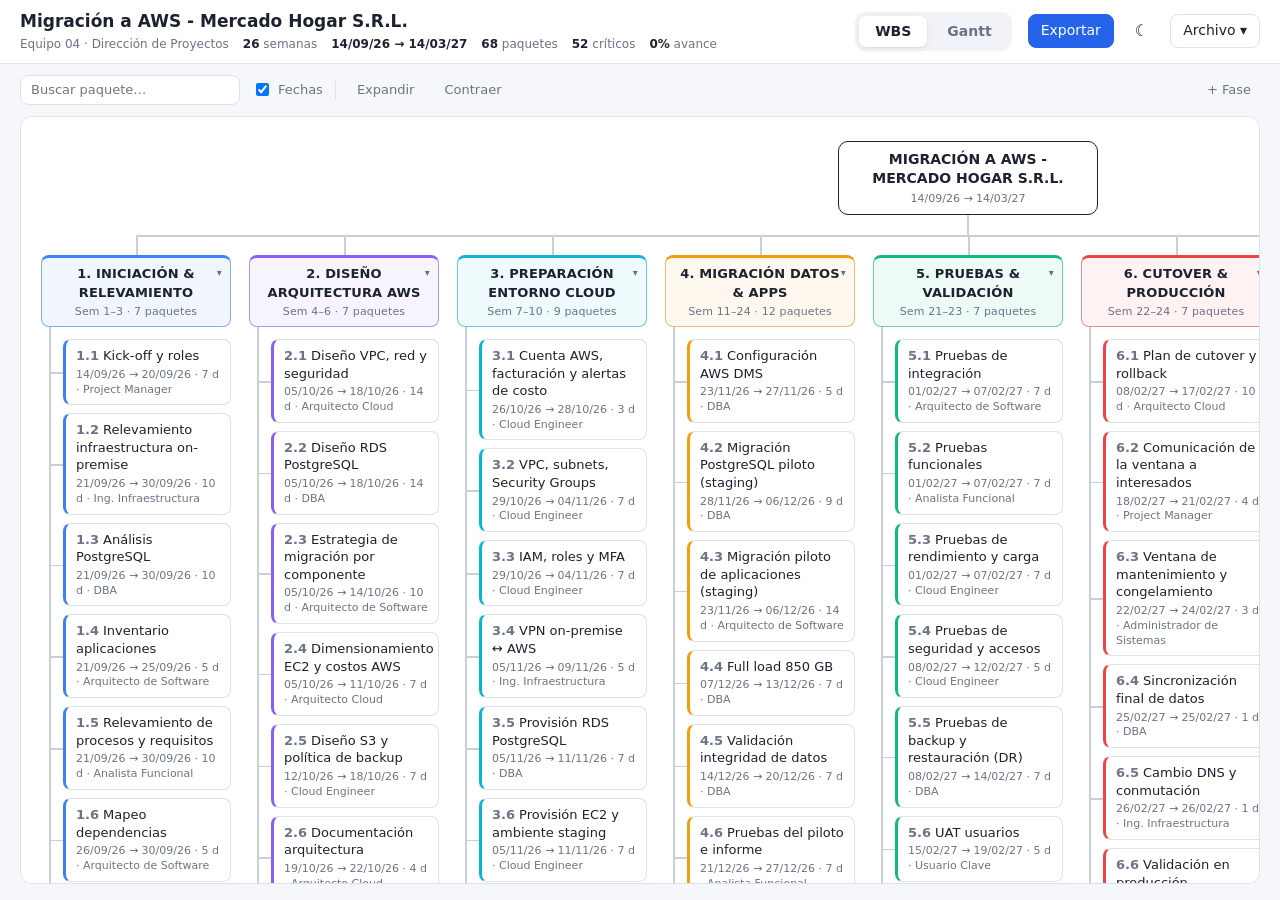
==== commit 9f430792: "Calendario laboral con feriados y reserva de contingencia (4.12) - data.js: calendario lun-vie sin f" ====
--- a/index.html
+++ b/index.html
@@ -74,6 +74,8 @@
     <div class="legend">
       <span><i class="lg crit"></i> Ruta crítica</span>
       <span><i class="lg loe"></i> Nivel de esfuerzo</span>
+      <span><i class="lg buffer"></i> Reserva</span>
+      <span><i class="lg holiday"></i> Feriado</span>
       <span><i class="lg dia"></i> Hito</span>
       <span><i class="lg today"></i> Hoy</span>
       <span class="legend-hint">Arrastrá una barra para moverla y su borde derecho para cambiar la duración. Clic en una fila para editarla.</span>
--- a/css/styles.css
+++ b/css/styles.css
@@ -194,6 +194,7 @@
 
 .g-grid { position: absolute; top: 0; bottom: 0; pointer-events: none; z-index: 0; }
 .g-grid .col { position: absolute; top: 0; bottom: 0; border-left: 1px solid var(--grid); }
+.g-grid .holiday { position: absolute; top: 0; bottom: 0; background: color-mix(in srgb, var(--today) 14%, transparent); }
 .g-grid .wkend { position: absolute; top: 0; bottom: 0; background: color-mix(in srgb, var(--muted) 8%, transparent); }
 .g-grid .today { position: absolute; top: 0; bottom: 0; border-left: 2px solid var(--today); opacity: .8; }
 .g-grid .ms-line { position: absolute; top: 0; bottom: 0; border-left: 1px dashed color-mix(in srgb, var(--text) 18%, transparent); }
@@ -208,6 +209,7 @@
 .bar .handle { position: absolute; right: 0; top: 0; bottom: 0; width: 8px; cursor: ew-resize; }
 /* Ruta crítica: subrayado rojo, sin recargar todo el gráfico */
 .bar.crit { box-shadow: inset 0 -3px 0 var(--crit); }
+.bar.buffer { background: repeating-linear-gradient(-45deg, color-mix(in srgb, var(--muted) 22%, var(--surface)) 0 4px, var(--surface) 4px 8px); border: 1px dashed var(--muted); }
 .bar.loe { background: repeating-linear-gradient(45deg, color-mix(in srgb, var(--phase) 25%, var(--surface)) 0 6px, var(--surface) 6px 12px); }
 .bar.dragging { cursor: grabbing; opacity: .8; box-shadow: var(--shadow); }
 .bar.warn { outline: 2px dashed var(--danger); outline-offset: 1px; }
@@ -237,6 +239,8 @@
 .lg.tbar { background: #93c5fd; border: 1px solid #3b82f6; }
 .lg.crit { background: color-mix(in srgb, #3b82f6 30%, var(--surface)); box-shadow: inset 0 -3px 0 var(--crit); }
 .lg.loe { background: repeating-linear-gradient(45deg, #cbd5e1 0 3px, transparent 3px 6px); border: 1px solid #64748b; }
+.lg.buffer { background: repeating-linear-gradient(-45deg, #cbd5e1 0 3px, transparent 3px 6px); border: 1px dashed #64748b; }
+.lg.holiday { width: 8px; background: color-mix(in srgb, var(--today) 30%, transparent); border-radius: 1px; }
 .lg.dia { width: 10px; height: 10px; background: var(--text); transform: rotate(45deg); }
 .lg.today { width: 2px; height: 14px; background: var(--today); border-radius: 0; }
 .lg.warn { border: 2px dashed var(--danger); }
